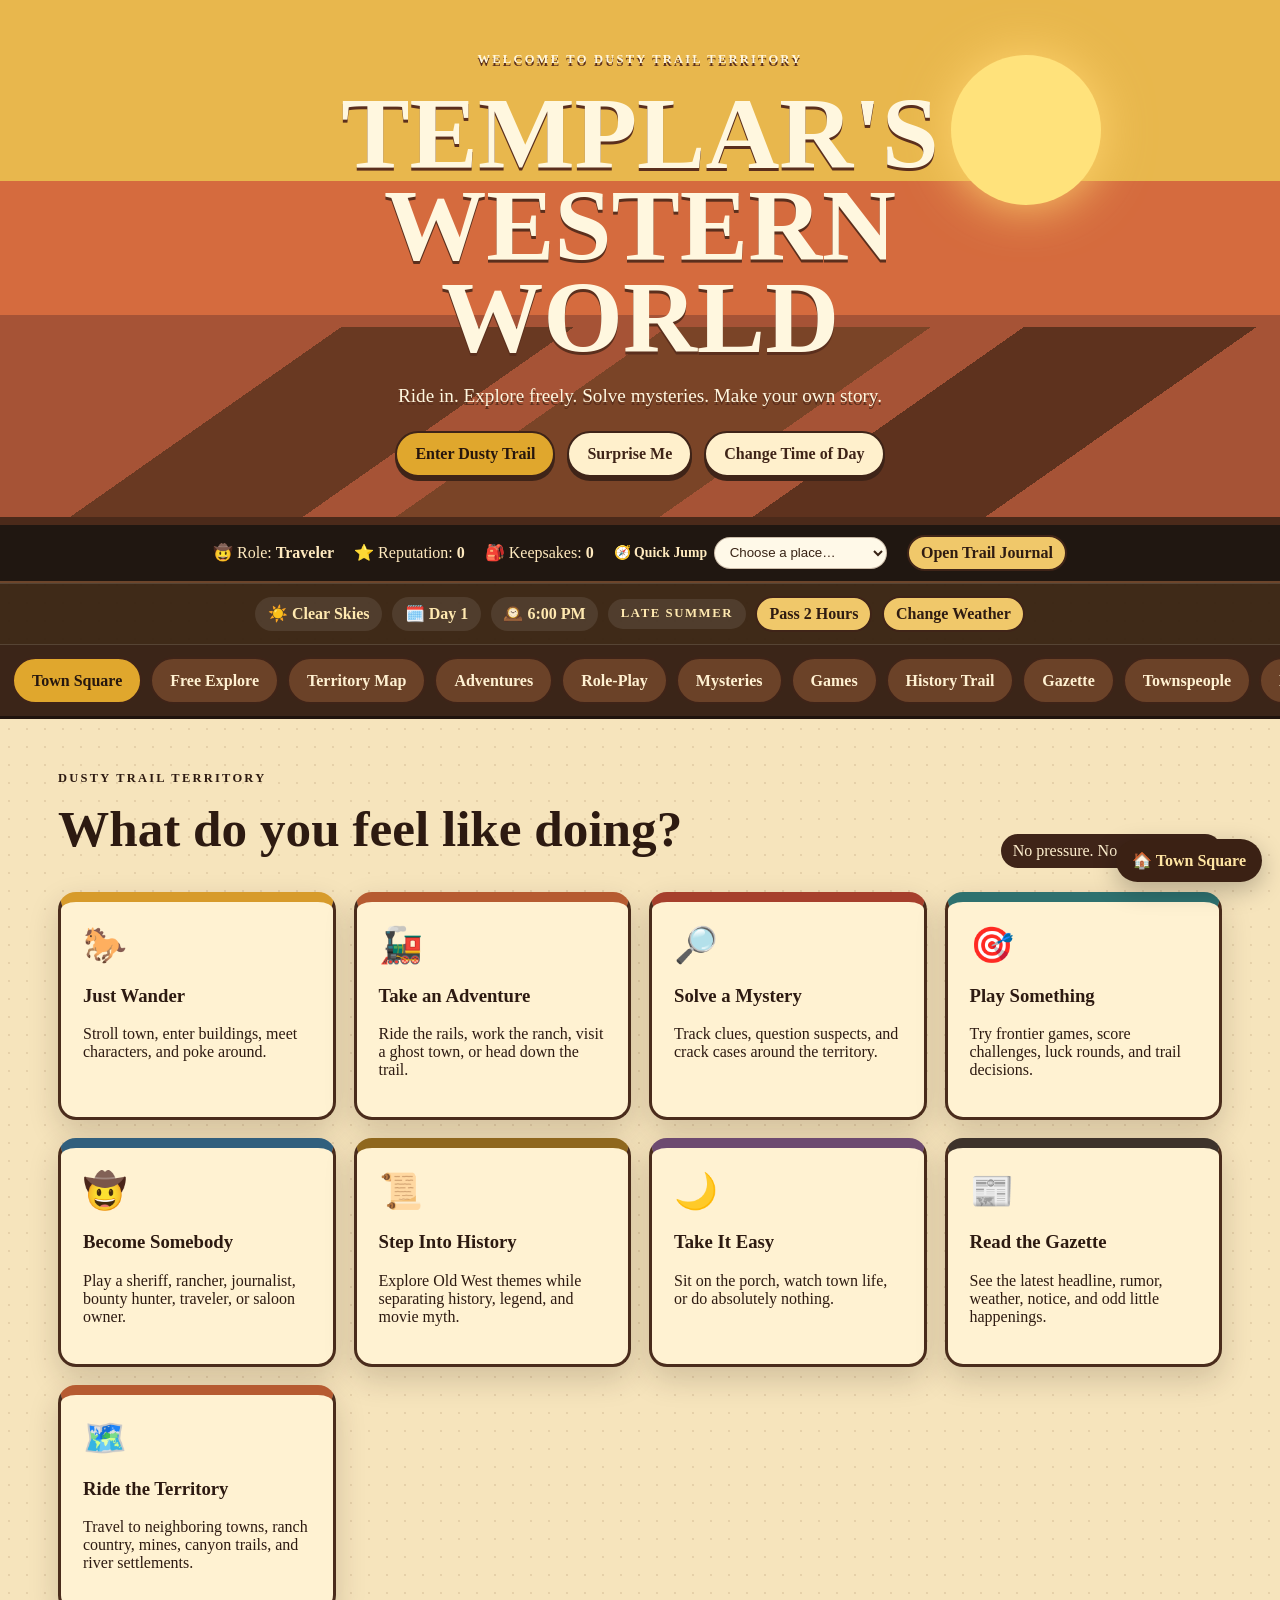
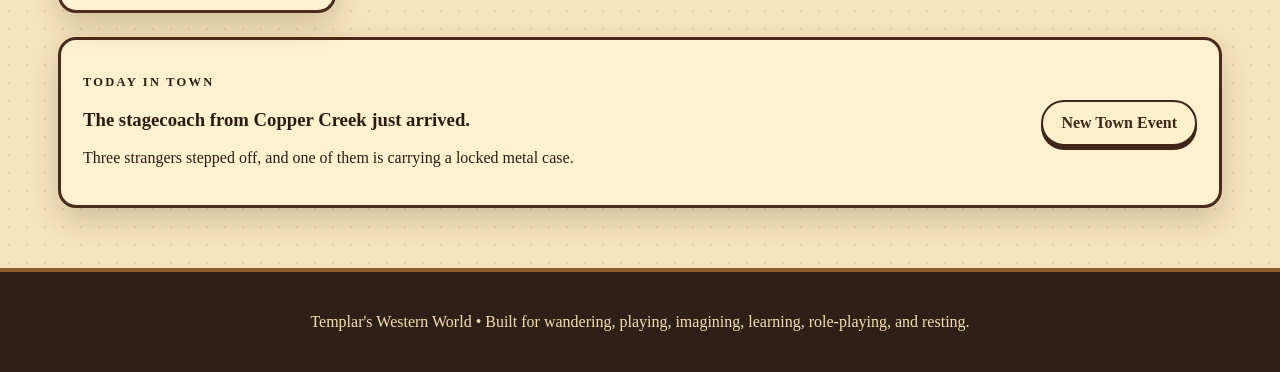
==== index.html @ 8669529e "Add Templar's Western World interactive website" ====
<!DOCTYPE html>
<html lang="en">
<head>
  <meta charset="UTF-8" />
  <meta name="viewport" content="width=device-width, initial-scale=1.0" />
  <title>Templar's Western World</title>
  <link rel="stylesheet" href="styles.css" />
</head>
<body data-time="sunset">
  <div id="app">
    <header class="hero">
      <div class="sun"></div><div class="stars"></div><div class="mountains"></div>
      <div class="hero-content">
        <p class="eyebrow">WELCOME TO DUSTY TRAIL TERRITORY</p>
        <h1>Templar's Western World</h1>
        <p class="tagline">Ride in. Explore freely. Solve mysteries. Make your own story.</p>
        <div class="hero-actions">
          <button class="primary" data-action="open-town">Enter Dusty Trail</button>
          <button class="secondary" data-action="random-adventure">Surprise Me</button>
          <button class="secondary" data-action="cycle-time">Change Time of Day</button>
        </div>
      </div>
    </header>

    <div class="statusbar">
      <span>🤠 Role: <strong id="statusRole">Traveler</strong></span>
      <span>⭐ Reputation: <strong id="statusRep">0</strong></span>
      <span>🎒 Keepsakes: <strong id="statusItems">0</strong></span>
      <label class="quick-jump-label">🧭 Quick Jump <select id="quickJump"><option value="">Choose a place…</option></select></label>
      <button class="tiny" data-action="open-journal">Open Trail Journal</button>
    </div>

    <nav class="topnav" aria-label="Main navigation">
      <button data-view="home" class="nav-btn active">Town Square</button>
      <button data-view="explore" class="nav-btn">Free Explore</button>
      <button data-view="territory" class="nav-btn">Territory Map</button>
      <button data-view="adventures" class="nav-btn">Adventures</button>
      <button data-view="roleplay" class="nav-btn">Role-Play</button>
      <button data-view="mystery" class="nav-btn">Mysteries</button>
      <button data-view="games" class="nav-btn">Games</button>
      <button data-view="history" class="nav-btn">History Trail</button>
      <button data-view="gazette" class="nav-btn">Gazette</button>
      <button data-view="people" class="nav-btn">Townspeople</button>
      <button data-view="bounties" class="nav-btn">Bounty Board</button>
      <button data-view="homestead" class="nav-btn">My Homestead</button>
      <button data-view="jobs" class="nav-btn">Town Jobs</button>
      <button data-view="treasure" class="nav-btn">Treasure Maps</button>
      <button data-view="railroad" class="nav-btn">Railroad</button>
      <button data-view="switchyard" class="nav-btn">🚂 Switchyard Game</button>
      <button data-view="campfire" class="nav-btn">Campfire</button>
      <button data-view="market" class="nav-btn">Frontier Market</button>
      <button data-view="wardrobe" class="nav-btn">Outfits & Titles</button>
      <button data-view="encounters" class="nav-btn">Road Encounters</button>
      <button data-view="sagatrail" class="nav-btn">Long Story</button>
      <button data-view="ownership" class="nav-btn">Businesses</button>
      <button data-view="schoolhouse" class="nav-btn">Schoolhouse</button>
      <button data-view="postoffice" class="nav-btn">Post Office</button>
      <button data-view="faircircuit" class="nav-btn">Fair Circuit</button>
      <button data-view="npstories" class="nav-btn">Character Stories</button>
      <button data-view="deepmysteries" class="nav-btn">Case Files+</button>
      <button data-view="calendar" class="nav-btn">Living Calendar</button>
      <button data-view="museum" class="nav-btn">Frontier Museum</button>
      <button data-view="picturehouse" class="nav-btn">Picture House</button>
      <button data-view="rodeo" class="nav-btn">Rodeo Grounds</button>
      <button data-view="council" class="nav-btn">Town Council</button>
      <button data-view="album" class="nav-btn">Memory Album</button>
      <button data-view="legendmaker" class="nav-btn">Make a Western</button>
      <button data-view="almanac" class="nav-btn">Frontier Almanac</button>
      <button data-view="timetrial" class="nav-btn">Time Trail</button>
      <button data-view="ponyexpress" class="nav-btn">Pony Express</button>
      <button data-view="riverlanding" class="nav-btn">River Landing</button>
      <button data-view="cookhouse" class="nav-btn">Trail Cookhouse</button>
      <button data-view="stagecoach" class="nav-btn">Stagecoach Lines</button>
      <button data-view="socialhall" class="nav-btn">Social Hall</button>
      <button data-view="casegenerator" class="nav-btn">Sheriff's Desk</button>
      <button data-view="nightwatch" class="nav-btn">Night Watch</button>
      <button data-view="moodboard" class="nav-btn">What Do I Feel Like?</button>
      <button data-view="expeditions" class="nav-btn">Expedition Board</button>
      <button data-view="passport" class="nav-btn">Trail Passport</button>
      <button data-view="wantedmaker" class="nav-btn">Wanted Poster Studio</button>
      <button data-view="horsechase" class="nav-btn">Horseback Chase</button>
      <button data-view="saloonpiano" class="nav-btn">🎹 Saloon Piano</button>
      <button data-view="achievements" class="nav-btn">Achievements</button>
      <button data-view="festival" class="nav-btn">Town Festival</button>
      <button data-view="cozy" class="nav-btn">Front Porch</button>
    </nav>

    <main>
      <section id="home" class="view active-view">
        <div class="section-heading"><div><p class="kicker">DUSTY TRAIL TERRITORY</p><h2>What do you feel like doing?</h2></div><span class="badge">No pressure. No required path.</span></div>
        <div class="choice-grid">
          <article class="choice-card amber" data-jump="explore"><span class="icon">🐎</span><h3>Just Wander</h3><p>Stroll town, enter buildings, meet characters, and poke around.</p></article>
          <article class="choice-card rust" data-jump="adventures"><span class="icon">🚂</span><h3>Take an Adventure</h3><p>Ride the rails, work the ranch, visit a ghost town, or head down the trail.</p></article>
          <article class="choice-card red" data-jump="mystery"><span class="icon">🔎</span><h3>Solve a Mystery</h3><p>Track clues, question suspects, and crack cases around the territory.</p></article>
          <article class="choice-card teal" data-jump="games"><span class="icon">🎯</span><h3>Play Something</h3><p>Try frontier games, score challenges, luck rounds, and trail decisions.</p></article>
          <article class="choice-card blue" data-jump="roleplay"><span class="icon">🤠</span><h3>Become Somebody</h3><p>Play a sheriff, rancher, journalist, bounty hunter, traveler, or saloon owner.</p></article>
          <article class="choice-card gold" data-jump="history"><span class="icon">📜</span><h3>Step Into History</h3><p>Explore Old West themes while separating history, legend, and movie myth.</p></article>
          <article class="choice-card plum" data-jump="cozy"><span class="icon">🌙</span><h3>Take It Easy</h3><p>Sit on the porch, watch town life, or do absolutely nothing.</p></article>
          <article class="choice-card ink" data-jump="gazette"><span class="icon">📰</span><h3>Read the Gazette</h3><p>See the latest headline, rumor, weather, notice, and odd little happenings.</p></article>
        </div>
        <section class="town-board"><div><p class="kicker">TODAY IN TOWN</p><h3 id="townHeadline">The stagecoach from Copper Creek just arrived.</h3><p id="townDetail">Three strangers stepped off, and one of them is carrying a locked metal case.</p></div><button class="secondary" data-action="refresh-town">New Town Event</button></section>
      </section>

      <section id="explore" class="view">
        <div class="section-heading"><div><p class="kicker">FREE-EXPLORE MODE</p><h2>Dusty Trail Town Map</h2></div><span class="badge">Click any place</span></div>
        <div class="town-map" id="townMap">
          <button class="building sheriff" data-place="Sheriff's Office">⭐<span>Sheriff</span></button>
          <button class="building saloon" data-place="Golden Spur Saloon">🎹<span>Saloon</span></button>
          <button class="building hotel" data-place="Sunset Hotel">🛏️<span>Hotel</span></button>
          <button class="building stable" data-place="Livery Stable">🐴<span>Stable</span></button>
          <button class="building bank" data-place="Dusty Trail Bank">🏦<span>Bank</span></button>
          <button class="building general" data-place="General Store">🧺<span>General Store</span></button>
          <button class="building newspaper" data-place="Frontier Gazette">📰<span>Gazette</span></button>
          <button class="building station" data-place="Railroad Depot">🚂<span>Depot</span></button>
          <button class="building chapel" data-place="Community Chapel">🔔<span>Chapel</span></button>
          <button class="building cafe" data-place="Prairie Kitchen">🥧<span>Kitchen</span></button>
          <div class="road road-a"></div><div class="road road-b"></div>
        </div>
        <div class="panel" id="placePanel"><h3>Pick a place to visit.</h3><p>Nothing is required. Wander around and leave whenever you want.</p></div>
      </section>


      <section id="territory" class="view">
        <div class="section-heading"><div><p class="kicker">DUSTY TRAIL TERRITORY</p><h2>Ride Beyond Town</h2></div><span class="badge">6 destinations • free travel</span></div>
        <div class="territory-map" id="territoryMap"></div>
        <div class="panel" id="territoryPanel"><h3>The road is open.</h3><p>Pick a destination, travel by horse, train, or stagecoach, or stay right where you are.</p></div>
      </section>

      <section id="adventures" class="view">
        <div class="section-heading"><div><p class="kicker">OPEN TERRITORY</p><h2>Choose an adventure—or ignore all of them.</h2></div><span class="badge">Four playable routes</span></div>
        <div class="adventure-grid" id="adventureGrid"></div>
        <div class="panel adventure-stage" id="adventureStage"><h3>Your horse is saddled.</h3><p>Choose a route when something catches your eye.</p></div>
      </section>

      <section id="roleplay" class="view">
        <div class="section-heading"><div><p class="kicker">ROLE-PLAY CORRAL</p><h2>Choose who you are today</h2></div></div>
        <div class="role-grid" id="roleGrid"></div>
        <div class="panel" id="rolePanel"><h3>Your story begins when you choose a role.</h3><p>Your role changes story prompts but never locks you into one path.</p></div>
      </section>

      <section id="mystery" class="view">
        <div class="section-heading"><div><p class="kicker">FRONTIER MYSTERY BUREAU</p><h2 id="caseTitle">The Case of the Vanishing Payroll</h2></div><span class="badge" id="caseBadge">Case #001</span></div>
        <div class="case-switcher"><button class="secondary case-choice active" data-case="payroll">Vanishing Payroll</button><button class="secondary case-choice" data-case="ghost">Ghost Town Lantern</button></div>
        <div class="mystery-layout">
          <aside class="case-file"><h3>Case File</h3><p id="caseIntro">The railroad payroll vanished from a locked office at 8:15 PM.</p><p><strong>Goal:</strong> collect at least 3 clues, then make an accusation.</p><div class="clue-count">Clues: <span id="clueCount">0</span>/<span id="clueTotal">4</span></div></aside>
          <div class="suspects" id="suspectCards"></div>
        </div>
        <div class="panel" id="mysteryPanel"><h3>Start by questioning people.</h3><p>Some statements are facts, some are suspicious, and some are distractions.</p></div>
        <button class="primary" id="accuseBtn" disabled>Make an Accusation</button>
      </section>

      <section id="games" class="view">
        <div class="section-heading"><div><p class="kicker">SALOON GAME NIGHT</p><h2>Pick a quick game</h2></div><span class="badge">Play for fun</span></div>
        <div class="game-tabs"><button class="game-tab active" data-game="draw">Quick Draw Math</button><button class="game-tab" data-game="wanted">Wanted Poster Guess</button><button class="game-tab" data-game="trail">Trail Choice</button><button class="game-tab" data-game="luck">Lucky Horseshoe</button><button class="game-tab" data-game="word">Frontier Word Scramble</button><button class="game-tab" data-game="cards">High Card Showdown</button></div>
        <div class="game-box" id="gameBox"></div>
      </section>

      <section id="history" class="view">
        <div class="section-heading"><div><p class="kicker">HISTORY TRAIL</p><h2>Fact, Legend & Movie Myth</h2></div><span class="badge">Explore at your own pace</span></div>
        <div class="history-grid" id="historyGrid"></div>
      </section>

      <section id="gazette" class="view">
        <div class="section-heading"><div><p class="kicker">FRONTIER GAZETTE</p><h2>Today's Dusty Trail Edition</h2></div><button class="secondary" data-action="new-edition">Print Another Edition</button></div>
        <article class="newspaper-sheet"><p class="paper-date" id="gazetteDate">Evening Edition</p><h3 id="gazetteHeadline">STRANGE LIGHT SEEN BEYOND CANYON RIDGE</h3><p class="lead" id="gazetteLead">Several residents insist a lantern moved through the abandoned mining settlement after midnight.</p><div class="gazette-columns"><div><h4>Town Notice</h4><p id="gazetteNotice"></p></div><div><h4>Rumor Mill</h4><p id="gazetteRumor"></p></div><div><h4>Small Advertisement</h4><p id="gazetteAd"></p></div></div><button class="primary" data-action="investigate-headline">Investigate This Headline</button></article>
      </section>



      <section id="people" class="view">
        <div class="section-heading"><div><p class="kicker">PEOPLE OF DUSTY TRAIL</p><h2>Friends, Rivals & Familiar Faces</h2></div><span class="badge">Relationships remember you</span></div>
        <div class="people-grid" id="peopleGrid"></div>
        <div class="panel" id="peoplePanel"><h3>Meet somebody.</h3><p>Talk, help, joke, disagree, or simply move along. Relationships change gradually and never lock you into a storyline.</p></div>
      </section>

      <section id="bounties" class="view">
        <div class="section-heading"><div><p class="kicker">SHERIFF'S BOUNTY BOARD</p><h2>Cases, Missing Property & Strange Jobs</h2></div><span class="badge">Choose any notice</span></div>
        <div class="wanted-grid" id="bountyGrid"></div>
        <div class="panel" id="bountyStage"><h3>The board is full.</h3><p>Not every notice is about an outlaw. Some are lost property, suspicious cargo, missing people, or odd town problems.</p></div>
      </section>


      <section id="homestead" class="view">
        <div class="section-heading"><div><p class="kicker">YOUR PLACE IN THE TERRITORY</p><h2>Horse & Homestead</h2></div><span class="badge">Persistent upgrades</span></div>
        <div class="homestead-layout">
          <article class="panel"><h3>🐴 Your Trail Horse</h3><div id="horsePanel"></div></article>
          <article class="panel"><h3>🏡 Red Rock Homestead</h3><div id="ranchPanel"></div></article>
        </div>
      </section>

      <section id="jobs" class="view">
        <div class="section-heading"><div><p class="kicker">EARN A LITTLE REPUTATION</p><h2>Town Jobs</h2></div><span class="badge">Short optional activities</span></div>
        <div class="wanted-grid" id="jobGrid"></div>
        <div class="panel" id="jobStage"><h3>No clock to punch.</h3><p>Take a job if you feel like it, or wander away.</p></div>
      </section>

      <section id="treasure" class="view">
        <div class="section-heading"><div><p class="kicker">FOLDED MAPS & OLD CLUES</p><h2>Treasure Trails</h2></div><span class="badge">Three multi-step hunts</span></div>
        <div class="adventure-grid" id="treasureGrid"></div>
        <div class="panel" id="treasureStage"><h3>The maps are waiting.</h3><p>Pick one when you want a longer hunt.</p></div>
      </section>

      <section id="railroad" class="view">
        <div class="section-heading"><div><p class="kicker">DUSTY TRAIL RAILROAD</p><h2>Departures, Incidents & Long Rides</h2></div><span class="badge">Dynamic train stories</span></div>
        <div class="rail-board" id="railBoard"></div>
        <div class="panel" id="railStage"><h3>All aboard when you're ready.</h3><p>Choose a destination or investigate whatever happens on the line.</p></div>
      </section>


      <section id="campfire" class="view">
        <div class="section-heading"><div><p class="kicker">NIGHT ON THE OPEN RANGE</p><h2>Campfire & Trail Life</h2></div><span class="badge">Rest • stories • simple resource challenges</span></div>
        <div class="frontier-life-grid" id="campfireGrid"></div>
        <div class="panel" id="campfireStage"><h3>🔥 The fire is crackling.</h3><p>Rest, hear a story, cook a simple trail meal, fish the creek, or just watch the sparks drift upward.</p></div>
      </section>

      <section id="market" class="view">
        <div class="section-heading"><div><p class="kicker">DUSTY TRAIL TRADING ROW</p><h2>Frontier Market</h2></div><span class="badge">Spend market tokens earned through play</span></div>
        <div class="market-wallet">🪙 Market Tokens: <strong id="tokenCount">0</strong></div>
        <div class="market-grid" id="marketGrid"></div>
        <div class="panel" id="marketStage"><h3>The merchants are open.</h3><p>Buy cosmetic keepsakes, camp supplies, horse gear, and little luxuries. Nothing here is required to progress.</p></div>
      </section>

      <section id="wardrobe" class="view">
        <div class="section-heading"><div><p class="kicker">YOUR WESTERN IDENTITY</p><h2>Outfits, Titles & Keepsake Style</h2></div><span class="badge">Purely for role-play</span></div>
        <div class="wardrobe-hero" id="wardrobeHero"></div>
        <div class="wardrobe-grid" id="wardrobeGrid"></div>
      </section>

      <section id="encounters" class="view">
        <div class="section-heading"><div><p class="kicker">BETWEEN TOWNS</p><h2>Random Road Encounters</h2></div><span class="badge">Different every trip</span></div>
        <div class="encounter-stage" id="encounterStage"><div class="encounter-icon">🌵</div><h3>The road is quiet—for now.</h3><p>Ride out and see what happens.</p><button class="primary" id="rideEncounter">Ride the Road</button></div>
        <div class="encounter-log" id="encounterLog"></div>
      </section>

      <section id="sagatrail" class="view">
        <div class="section-heading"><div><p class="kicker">LONG-FORM STORY CAMPAIGN</p><h2>The Seven Bells of Dusty Trail</h2></div><span class="badge">8 chapters • saves automatically</span></div>
        <div class="saga-progress"><div id="sagaBar"></div></div>
        <div class="panel saga-stage" id="sagaStage"></div>
      </section>

      <section id="ownership" class="view">
        <div class="section-heading"><div><p class="kicker">OWN A PIECE OF DUSTY TRAIL</p><h2>Frontier Businesses</h2></div><span class="badge">Optional • saved progress</span></div>
        <div class="business-summary" id="businessSummary"></div>
        <div class="business-grid" id="businessGrid"></div>
        <div class="panel" id="businessStage"><h3>Pick a business when you feel like trying one.</h3><p>You can own several. Each one creates rotating daily situations, not chores you must complete.</p></div>
      </section>

      <section id="schoolhouse" class="view">
        <div class="section-heading"><div><p class="kicker">DUSTY TRAIL SCHOOLHOUSE</p><h2>Frontier School Day</h2></div><span class="badge">History • words • puzzles</span></div>
        <div class="schoolhouse-scene"><div class="school-bell">🔔</div><div><h3>Miss Eliza Hart's One-Room Schoolhouse</h3><p>Drop in for a tiny challenge, historical object, spelling puzzle, geography clue, or simply read the chalkboard.</p></div></div>
        <div class="compact-grid" id="schoolActivityGrid"></div>
        <div class="panel" id="schoolStage"><h3>The chalkboard is clean.</h3><p>Choose any activity. Nothing here is graded.</p></div>
      </section>

      <section id="postoffice" class="view">
        <div class="section-heading"><div><p class="kicker">MAIL, TELEGRAPH & PARCELS</p><h2>Dusty Trail Post Office</h2></div><span class="badge">Routes shuffle daily</span></div>
        <div class="postoffice-board" id="postOfficeBoard"></div>
        <div class="panel" id="mailStage"><h3>The morning mailbag just arrived.</h3><p>Sort letters, deliver parcels, decode telegrams, or ignore the counter and keep wandering.</p></div>
      </section>

      <section id="faircircuit" class="view">
        <div class="section-heading"><div><p class="kicker">TRAVELING FRONTIER FAIR CIRCUIT</p><h2>Three-Town Fair Season</h2></div><span class="badge">Rotating events</span></div>
        <div class="fair-route" id="fairRoute"></div>
        <div class="festival-grid" id="fairActivityGrid"></div>
        <div class="panel" id="fairStage"><h3>The wagons are arriving.</h3><p>Pick a town fair and see which activities are running today.</p></div>
      </section>

      <section id="npstories" class="view">
        <div class="section-heading"><div><p class="kicker">PEOPLE HAVE LIVES HERE</p><h2>Character Storylines</h2></div><span class="badge">Relationship-driven</span></div>
        <div class="people-grid" id="npcStoryGrid"></div>
        <div class="panel" id="npcStoryStage"><h3>Spend time with somebody.</h3><p>Small story chapters unlock as your friendship or rivalry changes.</p></div>
      </section>

      <section id="deepmysteries" class="view">
        <div class="section-heading"><div><p class="kicker">DUSTY TRAIL INVESTIGATION ARCHIVE</p><h2>Extended Case Files</h2></div><span class="badge">Multi-stage mysteries</span></div>
        <div class="case-archive" id="caseArchive"></div>
        <div class="panel" id="deepCaseStage"><h3>Three thicker case folders sit on the desk.</h3><p>Each case remembers your current chapter and can be left unfinished.</p></div>
      </section>

      <section id="calendar" class="view">
        <div class="section-heading"><div><p class="kicker">THE TERRITORY KEEPS TIME</p><h2>Living Calendar & Seasons</h2></div><span class="badge">Days • weather • special events</span></div>
        <div class="calendar-hero" id="calendarHero"></div>
        <div class="compact-grid" id="calendarEventGrid"></div>
        <div class="panel" id="calendarStage"><h3>Every day can feel a little different.</h3><p>Advance the world when you want, or leave time exactly where it is.</p></div>
      </section>

      <section id="museum" class="view">
        <div class="section-heading"><div><p class="kicker">HISTORY YOU CAN TOUCH</p><h2>Dusty Trail Frontier Museum</h2></div><span class="badge">Artifacts • context • movie myth checks</span></div>
        <div class="museum-grid" id="museumGrid"></div>
        <div class="panel" id="museumStage"><h3>The curator left the cases open for you.</h3><p>Inspect an object to learn what it can—and cannot—tell us about life in the West.</p></div>
      </section>

      <section id="picturehouse" class="view">
        <div class="section-heading"><div><p class="kicker">SATURDAY NIGHT AT THE PICTURE HOUSE</p><h2>Make-Believe Western Movie Night</h2></div><span class="badge">Original scenarios • no fixed ending</span></div>
        <div class="picturehouse-marquee">🎬 DUSTY TRAIL PICTURE HOUSE • TONIGHT: YOU PICK THE STORY</div>
        <div class="movie-grid" id="movieGrid"></div>
        <div class="panel" id="movieStage"><h3>The house lights are dimming.</h3><p>Choose a movie-style adventure and play the lead your way.</p></div>
      </section>

      <section id="rodeo" class="view">
        <div class="section-heading"><div><p class="kicker">DUSTY TRAIL RODEO GROUNDS</p><h2>Skill Challenges & Horse Events</h2></div><span class="badge">No betting • replay anytime</span></div>
        <div class="rodeo-scoreboard" id="rodeoScoreboard"></div>
        <div class="festival-grid" id="rodeoGrid"></div>
        <div class="panel" id="rodeoStage"><h3>The arena gate is open.</h3><p>Try a quick skill event, work with your trail horse, or just watch from the rail.</p></div>
      </section>

      <section id="council" class="view">
        <div class="section-heading"><div><p class="kicker">HOW SHOULD DUSTY TRAIL GROW?</p><h2>Town Council</h2></div><span class="badge">Fictional community choices</span></div>
        <div class="council-board" id="councilBoard"></div>
        <div class="panel" id="councilStage"><h3>The meeting is called to order.</h3><p>Choose which local project you want the fictional town to work on next. These are role-play decisions, not real-world politics.</p></div>
      </section>

      <section id="album" class="view">
        <div class="section-heading"><div><p class="kicker">YOUR STORY SO FAR</p><h2>Western World Memory Album</h2></div><span class="badge">Built from your saved adventures</span></div>
        <div class="album-cover"><div class="album-star">★</div><div><h3>Templar's Dusty Trail Album</h3><p>Places, roles, keepsakes, friends, mysteries, titles, and stories collected while you wander.</p></div></div>
        <div class="album-grid" id="albumGrid"></div>
      </section>

      <section id="legendmaker" class="view">
        <div class="section-heading"><div><p class="kicker">BUILD YOUR OWN EPISODE</p><h2>Western Story Generator</h2></div><span class="badge">Mix-and-match adventures</span></div>
        <div class="legend-controls"><button class="primary" id="makeLegend">Deal Me a Western</button><button class="secondary" id="saveLegend">Save This Story Seed</button></div>
        <article class="legend-card" id="legendCard"><h3>Your next Western is waiting.</h3><p>Generate an original setting, role, problem, complication, and ending choice.</p></article>
        <div class="compact-grid" id="savedLegendGrid"></div>
      </section>

      <section id="almanac" class="view">
        <div class="section-heading"><div><p class="kicker">LAND, SKY & TRAIL KNOWLEDGE</p><h2>Frontier Almanac</h2></div><span class="badge">Wildlife • weather • plants • navigation</span></div>
        <div class="almanac-tabs" id="almanacTabs"></div>
        <div class="almanac-grid" id="almanacGrid"></div>
        <div class="panel" id="almanacStage"><h3>Open an almanac card.</h3><p>These are short learning stops woven into the world—not assignments.</p></div>
      </section>


      <section id="timetrial" class="view">
        <div class="section-heading"><div><p class="kicker">STEP INTO AN ERA</p><h2>Western Time Trail</h2></div><span class="badge">History • choices • context</span></div>
        <div class="timeline-grid" id="timeTrailGrid"></div>
        <div class="panel" id="timeTrailStage"><h3>Choose a time window.</h3><p>Each stop blends real historical context with an original role-play scene. Movie legend is clearly separated from documented history.</p></div>
      </section>

      <section id="ponyexpress" class="view">
        <div class="section-heading"><div><p class="kicker">MAIL MUST MOVE</p><h2>Pony Express & Courier Routes</h2></div><span class="badge">Timed-feel missions • no pressure</span></div>
        <div class="route-board" id="ponyRouteGrid"></div>
        <div class="panel" id="ponyStage"><h3>Pick up a dispatch.</h3><p>Choose a route, manage the ride, and deliver the message. There is no real timer—you can play at your own pace.</p></div>
      </section>

      <section id="riverlanding" class="view">
        <div class="section-heading"><div><p class="kicker">BEYOND THE DUST</p><h2>River Landing</h2></div><span class="badge">Trade • travel • mysteries</span></div>
        <div class="river-scene">🚢 <span>Packets, ferries, freight, travelers, and rumors connect Dusty Trail to a wider world.</span></div>
        <div class="festival-grid" id="riverGrid"></div>
        <div class="panel" id="riverStage"><h3>The landing is busy today.</h3><p>Watch the boats, take a job, follow a rumor, or simply sit by the water.</p></div>
      </section>

      <section id="cookhouse" class="view">
        <div class="section-heading"><div><p class="kicker">TRAIL FOOD & CAMP LIFE</p><h2>Trail Cookhouse</h2></div><span class="badge">Recipes • memory • mini-games</span></div>
        <div class="cook-grid" id="cookGrid"></div>
        <div class="panel" id="cookStage"><h3>Cookie rings the dinner bell.</h3><p>Make a simple trail meal, learn where common foods came from, or play a pantry challenge.</p></div>
      </section>

      <section id="stagecoach" class="view">
        <div class="section-heading"><div><p class="kicker">OVERLAND TRAVEL</p><h2>Dusty Trail Stagecoach Lines</h2></div><span class="badge">Routes • passengers • roadside events</span></div>
        <div class="route-board" id="coachRouteBoard"></div>
        <div class="panel" id="coachStage"><h3>The driver checks the harness.</h3><p>Choose a destination and see what happens between here and there.</p></div>
      </section>

      <section id="socialhall" class="view">
        <div class="section-heading"><div><p class="kicker">MUSIC, STORIES & COMPANY</p><h2>Dusty Trail Social Hall</h2></div><span class="badge">Dance cards • storytelling • community nights</span></div>
        <div class="socialhall-hero">🎻 <strong>Tonight's hall is open.</strong> Come for a dance, a story circle, a sing-along-style instrumental night, or just sit along the wall and watch.</div>
        <div class="compact-grid" id="socialHallGrid"></div>
        <div class="panel" id="socialHallStage"><h3>The floorboards are polished.</h3><p>No required score here—choose whatever kind of evening sounds good.</p></div>
      </section>

      <section id="casegenerator" class="view">
        <div class="section-heading"><div><p class="kicker">ENDLESS SMALL-TOWN MYSTERIES</p><h2>Sheriff's Desk</h2></div><span class="badge">Fresh procedural cases</span></div>
        <div class="sheriff-desk"><div class="big">⭐</div><div><h3>Generate a New Case</h3><p>Every case combines a location, missing object, witness, clue, and twist.</p></div><button class="primary" id="newGeneratedCase">Pull a Case File</button></div>
        <div class="panel" id="generatedCaseStage"><h3>No file is open.</h3><p>Pull a case whenever you want a quick mystery.</p></div>
      </section>

      <section id="nightwatch" class="view">
        <div class="section-heading"><div><p class="kicker">AFTER THE LAMPS ARE LIT</p><h2>Night Watch</h2></div><span class="badge">Quiet patrols • odd noises • late-night scenes</span></div>
        <div class="nightwatch-scene" id="nightWatchScene"><div class="moon-mark">🌙</div><h3>Dusty Trail after dark</h3><p>The storefront lamps glow. A train whistle carries from far beyond town.</p><button class="primary" id="nightPatrol">Take a Night Walk</button></div>
        <div class="encounter-log" id="nightWatchLog"></div>
      </section>

      <section id="moodboard" class="view">
        <div class="section-heading"><div><p class="kicker">NO QUEST REQUIRED</p><h2>What Do I Feel Like Doing?</h2></div><span class="badge">Honeybrook-style choice mode</span></div>
        <div class="mood-grid" id="moodGrid"></div>
        <div class="panel" id="moodStage"><h3>Pick a mood, not a mission.</h3><p>Western World will suggest a few things that fit how you feel right now. You can ignore every suggestion and wander somewhere else.</p></div>
      </section>

      <section id="expeditions" class="view">
        <div class="section-heading"><div><p class="kicker">SHORT ADVENTURE PACKS</p><h2>Expedition Board</h2></div><span class="badge">Fresh objectives • replayable</span></div>
        <div class="expedition-board" id="expeditionBoard"></div>
        <div class="panel" id="expeditionStage"><h3>Three expeditions are posted.</h3><p>Each expedition stitches together several parts of the world into one optional mini-adventure.</p></div>
      </section>

      <section id="passport" class="view">
        <div class="section-heading"><div><p class="kicker">YOUR TERRITORY RECORD</p><h2>Trail Passport</h2></div><span class="badge">Stamps • milestones • memories</span></div>
        <div class="passport-cover"><div class="passport-star">★</div><div><h3>Dusty Trail Territory Passport</h3><p>Earn stamps simply by exploring the world your way.</p></div></div>
        <div class="passport-grid" id="passportGrid"></div>
        <div class="panel" id="passportStage"><h3>Your passport grows as you wander.</h3><p>No route is required and there is no penalty for skipping anything.</p></div>
      </section>

      <section id="wantedmaker" class="view">
        <div class="section-heading"><div><p class="kicker">MAKE-BELIEVE FRONTIER FUN</p><h2>Wanted Poster Studio</h2></div><span class="badge">Create silly fictional posters</span></div>
        <div class="wanted-studio">
          <label>Poster name <input id="posterName" value="The Mysterious Traveler" maxlength="40"></label>
          <label>Wanted for <select id="posterCrime"><option>Stealing the last biscuit</option><option>Winning every horseshoe game</option><option>Knowing too many town secrets</option><option>Riding off with the picnic basket</option><option>Being suspiciously good at riddles</option></select></label>
          <label>Reward <select id="posterReward"><option>12 jellybeans</option><option>One golden horseshoe</option><option>A slice of pie</option><option>Three shiny buttons</option><option>Bragging rights</option></select></label>
          <button class="primary" id="makePoster">Make Poster</button>
        </div>
        <article class="wanted-poster" id="wantedPoster"><div class="wanted-top">WANTED</div><div class="wanted-sub">FOR PURELY FICTIONAL MISCHIEF</div><div class="wanted-name">The Mysterious Traveler</div><p>Wanted for stealing the last biscuit.</p><strong>REWARD: 12 jellybeans</strong></article>
      </section>

      <section id="switchyard" class="view">
        <div class="section-heading"><div><p class="kicker">RAILROAD OPERATIONS • HANDS-ON GAME</p><h2>🚂 Switchyard Express</h2></div><span class="badge">Route trains • Deliver cargo • Replay</span></div>
        <p>Become the railroad dispatcher. Flip the junctions, then send the train to the station on your shipping order. Each destination needs its own combination. No countdown: take your time.</p>
        <div class="switchyard-layout">
          <div class="switchyard-scene" id="switchyardScene" aria-label="Railroad map with one starting station and four destination stations">
            <svg viewBox="0 0 680 360" role="img" aria-label="Four tracks branch to North Ridge, Silver Creek, Coyote Flats, and Copper Creek">
              <defs><pattern id="sleeperPattern" width="16" height="16" patternUnits="userSpaceOnUse"><rect x="1" y="0" width="3" height="16" fill="#75543a"/></pattern></defs>
              <path d="M28 180 L160 180 L285 84 L620 48 M160 180 L285 143 L620 136 M160 180 L285 229 L620 222 M160 180 L285 288 L620 311" fill="none" stroke="#674528" stroke-width="11" stroke-linecap="round" opacity=".75"/>
              <path d="M28 180 L160 180 L285 84 L620 48 M160 180 L285 143 L620 136 M160 180 L285 229 L620 222 M160 180 L285 288 L620 311" fill="none" stroke="#ead19a" stroke-width="3" stroke-dasharray="9 12" stroke-linecap="round"/>
              <path id="selectedTrack" d="M28 180 L160 180 L285 84 L620 48" fill="none" stroke="#ffda55" stroke-width="7" stroke-linecap="round" stroke-linejoin="round" opacity=".9"/>
              <circle cx="160" cy="180" r="13" fill="#b45309" stroke="#ffdf8a" stroke-width="3"/>
              <text x="15" y="209" class="yard-label">DEPOT</text><text x="490" y="29" class="yard-label">NORTH RIDGE</text>
              <text x="490" y="117" class="yard-label">SILVER CREEK</text><text x="490" y="205" class="yard-label">COYOTE FLATS</text><text x="490" y="294" class="yard-label">COPPER CREEK</text>
              <text id="switchTrain" x="27" y="174" font-size="34">🚂</text>
            </svg>
            <div class="yard-sign">DUSTY TRAIL RAIL COMPANY</div>
          </div>
          <div class="switchyard-console">
            <h3 id="yardOrder">Your first shipping order awaits.</h3><p id="yardCargo">Choose a route and send your train.</p>
            <div class="yard-toggle"><span>Junction A</span><button id="yardA" class="secondary" aria-pressed="false">▲ Northern tracks</button></div>
            <div class="yard-toggle"><span>Junction B</span><button id="yardB" class="secondary" aria-pressed="false">◀ Upper branch</button></div>
            <p class="yard-preview">Selected destination: <strong id="yardSelected">North Ridge</strong></p>
            <button id="yardDispatch" class="primary">🚂 Dispatch Train</button>
            <button id="yardNewOrder" class="secondary">New Shipping Order</button>
            <p id="yardFeedback" role="status" aria-live="polite">Set your switches to match the order.</p>
            <div class="yard-record" id="yardRecord">Successful deliveries: 0</div>
          </div>
        </div>
      </section>


      <section id="prospector" class="view">
        <div class="section-heading"><div><p class="kicker">THE GOLD COUNTRY EXPANSION</p><h2>⛏️ Prospector's Creek</h2></div><span class="badge">Explore • Investigate • Pan</span></div>
        <p>Follow geological clues to the most promising creek bed. Every expedition reshuffles the clues, so you can read the landscape instead of guessing from a fixed answer. No timers, no penalties, and no real-money purchases.</p>
        <div class="prospector-layout">
          <div class="prospector-landscape" aria-label="Illustrated prospecting creek with three dig sites">
            <div class="prospector-sun">☀️</div><div class="prospector-hills"></div><div class="prospector-water"></div>
            <div class="prospector-sites">
              <button type="button" class="prospector-site" data-prospect="0"><span>🌲</span><strong>Pine Bend</strong><small>Inspect banks</small></button>
              <button type="button" class="prospector-site" data-prospect="1"><span>🪨</span><strong>Quartz Hollow</strong><small>Inspect gravel</small></button>
              <button type="button" class="prospector-site" data-prospect="2"><span>🏞️</span><strong>Willow Ford</strong><small>Inspect the ford</small></button>
            </div>
          </div>
          <div class="prospector-desk panel">
            <h3>🗺️ Field Notes</h3><p id="prospectorBrief">Start an expedition to get your map and first set of clues.</p>
            <div id="prospectorClues" class="prospector-clues" aria-live="polite"></div>
            <div id="prospectorOptions" class="prospector-options"></div>
            <p id="prospectorFeedback" role="status" aria-live="polite">The creek is peaceful today.</p>
            <div class="action-row"><button id="prospectorStart" class="primary">Begin Expedition</button><button type="button" id="prospectorHint" class="secondary" disabled>Ask the Old Prospector</button><button type="button" data-jump="cozy" class="secondary">Rest on the Porch</button></div>
            <p id="prospectorRecord" class="prospector-record">Expeditions: 0 · Finds: 0</p>
          </div>
        </div>
      </section>

      <section id="horsechase" class="view">
        <div class="section-heading"><div><p class="kicker">INTERACTIVE FRONTIER ACTION</p><h2>🐎 Horseback Chase: The Stolen Mailbag</h2></div><span class="badge">Ride • Dodge • Choose</span></div>
        <p>The courier's mailbag has been snatched! Chase the rider through the territory. Steer between three trails with the buttons or ← ↓ → arrow keys. There's no penalty if you prefer to watch the sunset instead.</p>
        <div class="chase-arena" id="chaseArena" role="img" aria-label="Illustrated scrolling Western trail with three lanes and a moving rider">
          <div class="chase-sun"></div><div class="chase-mesa mesa-one"></div><div class="chase-mesa mesa-two"></div>
          <div class="chase-ground"><div class="chase-trail-lines"></div><div id="chaseHazard" class="chase-hazard" aria-hidden="true"></div><div id="chaseHorse" class="chase-horse" aria-hidden="true">🏇</div></div>
          <div class="chase-overlay" id="chaseOverlay"><strong>The trail is calling!</strong><span>Choose Start Ride, then steer around the obstacles.</span></div>
        </div>
        <div class="chase-meter"><span id="chaseRound">Trail 0 of 6</span><span id="chaseCountdown">Ready to ride</span><span id="chaseRecord">Rides: 0 · Rescues: 0</span></div>
        <div class="chase-controls"><button id="chaseLeft" class="secondary" disabled>← Left Trail</button><button id="chaseMiddle" class="secondary" disabled>↑ Center Trail</button><button id="chaseRight" class="secondary" disabled>Right Trail →</button></div>
        <div class="panel chase-report" aria-live="polite" id="chaseReport"><h3>Your horse is ready.</h3><p>Six quick turns stand between you and the stolen mailbag. Play as often as you like.</p></div>
        <div class="action-row"><button class="primary" id="chaseStart">Start Ride</button><button class="secondary" id="chaseEnd" disabled>End Ride</button><button class="secondary" data-jump="cozy">Just Visit the Front Porch</button></div>
      </section>


      <section id="saloonpiano" class="view">
        <div class="section-heading"><div><p class="kicker">LIVE MUSIC AT THE GOLDEN SPUR</p><h2>🎹 The Saloon Piano</h2></div><span class="badge">Play • Listen • Repeat</span></div>
        <p>Make up a tune, or play a piano memory round with Rosa Bell. Listen to the melody and repeat it on the keys. You can use the touch buttons or keys 1–5. No time limit and no penalty for mistakes.</p>
        <div class="saloon-stage"><div class="saloon-curtain">✦ THE GOLDEN SPUR ✦</div><div class="saloon-piano" id="saloonKeys" aria-label="Five-key playable saloon piano">
          <button class="piano-key" data-note="0" aria-label="Play C, keyboard 1"><span>♪</span><b>C</b><small>1</small></button>
          <button class="piano-key" data-note="1" aria-label="Play D, keyboard 2"><span>♫</span><b>D</b><small>2</small></button>
          <button class="piano-key" data-note="2" aria-label="Play E, keyboard 3"><span>♪</span><b>E</b><small>3</small></button>
          <button class="piano-key" data-note="3" aria-label="Play G, keyboard 4"><span>♫</span><b>G</b><small>4</small></button>
          <button class="piano-key" data-note="4" aria-label="Play A, keyboard 5"><span>♪</span><b>A</b><small>5</small></button>
        </div><p id="saloonMusicStatus" role="status" aria-live="polite">The room is yours. Play freely, or start a melody challenge.</p></div>
        <div class="panel"><div class="action-row"><button class="primary" id="saloonBegin">Start Melody</button><button class="secondary" id="saloonReplay" disabled>Hear It Again</button><button class="secondary" id="saloonFree">Free Play</button><button class="secondary" id="saloonMute" aria-pressed="false">🔊 Sound On</button></div><p id="saloonProgress">Your longest melody: 0 notes · Songs learned: 0</p><button data-jump="cozy" class="secondary">Leave for the Front Porch</button></div>
      </section>

      <section id="achievements" class="view">
        <div class="section-heading"><div><p class="kicker">TRAIL TROPHY CABINET</p><h2>Your Western World Achievements</h2></div><span class="badge">Saved in your browser</span></div>
        <div class="achievement-grid" id="achievementGrid"></div>
      </section>

      <section id="festival" class="view">
        <div class="section-heading"><div><p class="kicker">DUSTY TRAIL FOUNDERS DAY</p><h2>Town Festival</h2></div><span class="badge">Games • food • contests • music</span></div>
        <div class="festival-grid" id="festivalGrid"></div>
        <div class="panel" id="festivalStage"><h3>The bunting is up.</h3><p>Wander the festival. Enter a contest, listen to music, eat pie, or just people-watch.</p></div>
      </section>

      <section id="cozy" class="view">
        <div class="section-heading"><div><p class="kicker">FRONT PORCH MODE</p><h2>You don't have to accomplish anything here.</h2></div></div>
        <div class="porch"><div class="rocker">🪑</div><div><h3>Front Porch at Sunset</h3><p id="porchText">The street is getting quiet. Somewhere down the block, a piano plays softly through an open saloon window.</p><div class="porch-actions"><button class="secondary" data-action="porch-story">Tell Me Something Gentle</button><button class="secondary" data-action="porch-scene">Change the Scene</button><button class="secondary" data-action="porch-silence">Just Sit Here</button></div></div></div>
      </section>
    </main>

    <dialog id="journalDialog"><div class="journal"><button class="close" data-action="close-journal">✕</button><p class="kicker">YOUR TRAIL JOURNAL</p><h2>Dusty Trail Memories</h2><div id="journalBody"></div><button class="secondary" data-action="reset-progress">Reset My Western World Progress</button></div></dialog>
    <button id="floatingHome" class="floating-home" title="Return to Town Square">🏠 Town Square</button>
    <div id="toast" class="toast" role="status" aria-live="polite"></div>
    <footer><p>Templar's Western World • Built for wandering, playing, imagining, learning, role-playing, and resting.</p></footer>
  </div>
  <script src="script.js"></script>
</body>
</html>
---- styles.css ----
:root{--cream:#fff4d6;--ink:#2d1a11;--brown:#6f3d1f;--rust:#b6482d;--gold:#e0a72d;--teal:#2e716f;--blue:#315f7d;--plum:#6d4a70;--paper:#f3dfb4;--shadow:0 12px 30px rgba(43,25,15,.18)}
*{box-sizing:border-box}html{scroll-behavior:smooth}body{margin:0;font-family:Georgia,'Times New Roman',serif;background:#f6e4bc;color:var(--ink);background-image:radial-gradient(#7d4d2c22 1px,transparent 1px);background-size:18px 18px;transition:.5s background-color}button,input{font:inherit}button{cursor:pointer}.hero{position:relative;min-height:430px;overflow:hidden;background:linear-gradient(#e8b74d 0 35%,#d56b3e 35% 61%,#a65336 61% 100%);display:grid;place-items:center;text-align:center;border-bottom:8px solid #4b2a1a;transition:.7s}.sun{position:absolute;width:150px;height:150px;border-radius:50%;background:#ffe27b;top:55px;right:14%;box-shadow:0 0 50px #ffd46f;transition:.7s}.stars{display:none;position:absolute;inset:0;background-image:radial-gradient(#fff 1px,transparent 1px);background-size:55px 55px;opacity:.65}.mountains{position:absolute;inset:auto 0 0;height:190px;background:linear-gradient(145deg,transparent 0 22%,#693922 22% 37%,transparent 37% 43%,#7a4427 43% 60%,transparent 60% 66%,#5e321e 66% 81%,transparent 81%)}.hero-content{position:relative;z-index:2;max-width:900px;padding:40px 20px;color:#fff7df;text-shadow:0 3px 0 #5b2f1d}.eyebrow,.kicker{letter-spacing:.18em;font-weight:700;font-size:.78rem}.hero h1{font-size:clamp(3rem,8vw,6.5rem);line-height:.9;margin:.2em 0;font-family:'Trebuchet MS',Georgia,serif;text-transform:uppercase}.tagline{font-size:1.2rem}.hero-actions,.porch-actions,.action-row{display:flex;gap:12px;flex-wrap:wrap;justify-content:center;margin-top:24px}.primary,.secondary,.nav-btn,.game-tab,.tiny{border:2px solid #3f2418;border-radius:999px;padding:12px 18px;font-weight:700;box-shadow:0 4px 0 #3f2418}.primary{background:var(--gold);color:#27160d}.secondary{background:#fff0cc;color:#3f2418}.tiny{padding:7px 12px;background:#f0c86a;color:#2f1c12;box-shadow:none}.statusbar{display:flex;gap:20px;align-items:center;justify-content:center;flex-wrap:wrap;padding:10px 18px;background:#201711;color:#ffeabf;border-bottom:2px solid #6c452b}.topnav{position:sticky;top:0;z-index:20;display:flex;gap:8px;overflow:auto;padding:12px;background:#3b2518;border-bottom:3px solid #1f130d}.nav-btn{background:#6b4228;color:#fff1d2;white-space:nowrap;box-shadow:none}.nav-btn.active{background:var(--gold);color:#26170f}main{max-width:1200px;margin:auto;padding:30px 18px 60px}.view{display:none}.active-view{display:block}.section-heading{display:flex;justify-content:space-between;gap:20px;align-items:end;margin:10px 0 24px}.section-heading h2{font-size:clamp(2rem,4vw,3.4rem);margin:.2em 0}.badge{background:#3f2418;color:#fff0cf;padding:8px 12px;border-radius:999px}.choice-grid,.role-grid,.history-grid,.adventure-grid{display:grid;grid-template-columns:repeat(auto-fit,minmax(230px,1fr));gap:18px}.choice-card,.role-card,.history-card,.adventure-card{background:#fff2d2;padding:22px;border:3px solid #4a2c1c;border-radius:18px;box-shadow:var(--shadow);transition:.2s transform,.2s box-shadow}.choice-card:hover,.role-card:hover,.history-card:hover,.adventure-card:hover{transform:translateY(-5px) rotate(-.4deg);box-shadow:0 18px 35px rgba(43,25,15,.25)}.choice-card{cursor:pointer}.choice-card .icon,.big-icon{font-size:2.2rem}.amber{border-top:10px solid #d79b2b}.rust{border-top:10px solid #b65b31}.red{border-top:10px solid #a63f2c}.teal{border-top:10px solid var(--teal)}.blue{border-top:10px solid var(--blue)}.gold{border-top:10px solid #8f671d}.plum{border-top:10px solid var(--plum)}.ink{border-top:10px solid #3e332b}.town-board,.panel,.case-file,.game-box,.porch,.newspaper-sheet{background:#fff1cf;border:3px solid #4a2b1b;border-radius:18px;box-shadow:var(--shadow);padding:22px;margin-top:24px}.town-board{display:flex;justify-content:space-between;gap:20px;align-items:center}.town-map{position:relative;min-height:700px;border:5px solid #57331f;border-radius:24px;background:linear-gradient(#d6a35a 0 57%,#c18347 57% 100%);overflow:hidden;box-shadow:var(--shadow)}.road{position:absolute;background:#b06e3c;box-shadow:inset 0 0 0 4px #9a6037}.road-a{left:0;right:0;height:110px;top:48%}.road-b{top:0;bottom:0;width:100px;left:47%}.building{position:absolute;width:145px;min-height:96px;background:#7e4a2c;color:#fff0cf;border:4px solid #3d2418;border-radius:8px;box-shadow:8px 8px 0 #5a351f;font-size:1.8rem;z-index:2}.building span{display:block;font-size:.82rem}.sheriff{top:55px;left:5%}.saloon{top:55px;right:6%;background:#8f3527}.hotel{top:205px;left:25%;background:#9a6438}.stable{bottom:55px;left:5%;background:#6b4b2d}.bank{bottom:55px;right:5%;background:#6e6a51}.general{top:205px;right:25%;background:#8b5a2c}.newspaper{bottom:215px;left:25%;background:#5f4d3a}.station{bottom:215px;right:25%;background:#7a3f24}.chapel{top:350px;left:4%;background:#7b715a}.cafe{top:350px;right:5%;background:#9b5c3c}.role-card button,.history-card button{margin-top:10px}.mystery-layout{display:grid;grid-template-columns:260px 1fr;gap:20px}.suspects{display:grid;grid-template-columns:repeat(auto-fit,minmax(200px,1fr));gap:14px}.suspect{background:#fbe8be;border:2px solid #4a2b1b;border-radius:14px;padding:16px}.clue-count{font-size:1.4rem;font-weight:700;margin-top:18px}.case-switcher,.game-tabs{display:flex;gap:10px;flex-wrap:wrap}.case-choice.active{background:var(--gold)}.game-tab{background:#7a4a2a;color:#fff1d0;box-shadow:none}.game-tab.active{background:var(--gold);color:#29170e}.game-box{min-height:260px}.game-box input{padding:12px;border:2px solid #5a3924;border-radius:10px;background:#fffaf0}.horseshoes{display:flex;gap:18px;margin:20px 0}.horseshoe{font-size:3rem;border:3px solid #4a2a1b;border-radius:14px;background:#f4d89a;padding:18px}.history-card h3{margin-top:.2rem}.history-card .type{font-size:.75rem;letter-spacing:.14em;font-weight:bold;color:#8a4f27}.porch{display:grid;grid-template-columns:120px 1fr;align-items:center;background:linear-gradient(120deg,#40324e,#8b4e3a 55%,#e1a455);color:#fff7df}.rocker{font-size:5rem;text-align:center}.outcome{font-weight:700;margin-top:20px}.adventure-stage{min-height:230px}.adventure-card{position:relative;overflow:hidden}.adventure-card:after{content:'';position:absolute;width:80px;height:80px;border-radius:50%;background:#d8a14c22;right:-20px;bottom:-20px}.newspaper-sheet{background:#f5e5bc;border-radius:4px;padding:30px;box-shadow:0 12px 30px #3a271a33;transform:rotate(-.2deg)}.newspaper-sheet h3{font-family:Georgia,serif;font-size:clamp(2rem,5vw,4.6rem);line-height:.9;text-align:center;border-top:5px double #2b1c13;border-bottom:5px double #2b1c13;padding:18px 0;margin:12px 0}.paper-date{text-align:center;letter-spacing:.2em;font-size:.78rem}.lead{font-size:1.25rem;font-weight:700}.gazette-columns{display:grid;grid-template-columns:repeat(3,1fr);gap:22px;margin:25px 0}.gazette-columns>div{border-right:1px solid #7d674b;padding-right:18px}.gazette-columns>div:last-child{border-right:0}.toast{position:fixed;right:20px;bottom:20px;background:#2c2119;color:#fff1cf;padding:14px 18px;border:2px solid #d8a33a;border-radius:12px;box-shadow:var(--shadow);transform:translateY(120px);opacity:0;transition:.25s;z-index:60}.toast.show{transform:translateY(0);opacity:1}dialog{border:0;background:transparent;max-width:850px;width:min(92vw,850px)}dialog::backdrop{background:#160f0bb8}.journal{position:relative;background:#f3dfb4;border:6px double #56351f;border-radius:16px;padding:28px;max-height:80vh;overflow:auto}.journal-grid{display:grid;grid-template-columns:1fr 1fr;gap:24px}.close{position:absolute;right:15px;top:15px;border:0;background:#5b3925;color:white;border-radius:50%;width:38px;height:38px}.journal ul{padding-left:22px}footer{text-align:center;padding:25px;background:#2f2017;color:#f6deb2;border-top:4px solid #8b5a2d}
body[data-time="sunrise"] .hero{background:linear-gradient(#f7c77c 0 34%,#e68b63 34% 62%,#9b5641 62%)}body[data-time="day"] .hero{background:linear-gradient(#76b6d5 0 42%,#d7b05c 42% 67%,#a75f34 67%)}body[data-time="night"] .hero{background:linear-gradient(#171c34 0 42%,#352943 42% 67%,#4a2e35 67%)}body[data-time="night"] .stars{display:block}body[data-time="night"] .sun{width:110px;height:110px;background:#f2efd6;box-shadow:0 0 35px #e8e6cc;top:48px}body[data-time="night"] .mountains{filter:brightness(.55)}
@media(max-width:760px){.mystery-layout,.journal-grid,.gazette-columns{grid-template-columns:1fr}.gazette-columns>div{border-right:0;border-bottom:1px solid #7d674b}.town-map{min-height:900px}.building{width:118px}.sheriff{left:3%}.saloon{right:3%}.hotel{top:210px;left:5%}.general{top:210px;right:5%}.chapel{top:360px;left:5%}.cafe{top:360px;right:5%}.newspaper{bottom:250px;left:5%}.station{bottom:250px;right:5%}.stable{left:6%}.bank{right:6%}.road-b{left:43%}.section-heading,.town-board{align-items:flex-start;flex-direction:column}.porch{grid-template-columns:1fr}.hero{min-height:520px}.statusbar{justify-content:flex-start}.newspaper-sheet{padding:20px}}
.territory-map{position:relative;min-height:560px;border:8px solid #5b351f;border-radius:24px;padding:28px;background:linear-gradient(145deg,#d8bc75,#b7864c 48%,#8d623b);box-shadow:var(--shadow);overflow:hidden}.territory-map:before{content:"";position:absolute;inset:0;background:radial-gradient(circle at 18% 25%,#f0d99a88 0 7%,transparent 8%),radial-gradient(circle at 82% 72%,#4a7a5988 0 9%,transparent 10%),linear-gradient(28deg,transparent 0 46%,#d8d0ab 47% 50%,transparent 51% 100%);opacity:.9}.territory-card{position:relative;z-index:2;display:inline-flex;flex-direction:column;align-items:flex-start;gap:5px;width:220px;margin:14px;padding:16px;border:3px solid #57331f;border-radius:18px;background:#fff1cbd9;color:#2b190f;text-align:left;box-shadow:0 7px 0 #6c3c20}.territory-card:hover{transform:translateY(-3px)}.territory-card strong{font-size:1.1rem}.travel-row{display:flex;gap:8px;flex-wrap:wrap;margin-top:10px}.travel-chip{border:2px solid #6c3d24;background:#f8df9d;border-radius:999px;padding:7px 11px}.story-chain{display:grid;gap:12px;margin-top:14px}.story-step{padding:15px;border-left:6px solid var(--rust);background:#fff5dc;border-radius:10px}.story-step.done{border-left-color:var(--teal);opacity:.86}.festival-grid{display:grid;grid-template-columns:repeat(auto-fit,minmax(220px,1fr));gap:18px;margin-bottom:20px}.festival-card{background:#fff0c7;border:4px solid #754522;border-radius:18px;padding:18px;box-shadow:var(--shadow)}.festival-card .big{font-size:2.4rem}.territory-stamp{display:inline-block;margin:4px 4px 0 0;padding:5px 9px;border:2px dashed #7f4c2d;border-radius:8px;font-size:.85rem;background:#f7e2b1}.campaign-banner{margin:18px 0;padding:18px;border-radius:16px;background:linear-gradient(120deg,#3d2518,#7d4728);color:#fff5d7;border:3px solid #d8a43c}.campaign-banner h3{margin-top:0}.duel-meter{height:18px;background:#d9c395;border-radius:999px;overflow:hidden;border:2px solid #6d4329}.duel-meter>span{display:block;height:100%;background:#a8442d;width:50%;transition:.25s}.wanted-grid{display:grid;grid-template-columns:repeat(auto-fit,minmax(180px,1fr));gap:15px}.wanted-card{background:#f1d59b;border:4px double #5d3823;padding:16px;text-align:center;transform:rotate(-.4deg)}.court-options{display:flex;gap:10px;flex-wrap:wrap}.mine-shaft{padding:18px;background:#34251f;color:#f7e3b9;border-radius:15px;border:4px solid #8a5b35}.route-log{margin-top:12px;padding:12px;background:#fff5d9;border-radius:10px;border:2px dashed #8b5b36}
@media(max-width:700px){.territory-card{display:flex;width:calc(100% - 28px);margin:10px 14px}.territory-map{padding:10px}}
.people-grid,.achievement-grid{display:grid;grid-template-columns:repeat(auto-fit,minmax(220px,1fr));gap:18px}.person-card,.achievement-card{background:#fff0c7;border:3px solid #53301d;border-radius:18px;padding:18px;box-shadow:var(--shadow)}.person-face{font-size:2.6rem}.relationship-meter{height:14px;background:#dac79d;border:2px solid #684228;border-radius:999px;overflow:hidden;margin:9px 0}.relationship-meter span{display:block;height:100%;background:#6f8a5b}.person-actions,.bounty-actions{display:flex;flex-wrap:wrap;gap:8px}.achievement-card.locked{filter:grayscale(.9);opacity:.58}.achievement-icon{font-size:2.4rem}.achievement-card.unlocked{border-color:#9a6e1e;background:#fff4c7}.board-note{background:#edd29a;border:4px double #5b351f;padding:18px;box-shadow:4px 5px 0 #6d4027;transform:rotate(-.35deg)}.board-note:nth-child(even){transform:rotate(.45deg)}.card-hand{display:flex;gap:16px;flex-wrap:wrap;margin:18px 0}.playing-card{min-width:110px;background:#fffaf0;border:3px solid #352218;border-radius:12px;padding:22px;text-align:center;font-size:2rem;box-shadow:0 7px 0 #63402a}.emergency-box{background:#f9e4bb;border-left:8px solid #9c3f2b;padding:18px;border-radius:12px}.scavenger-list{display:grid;gap:9px;margin-top:14px}.scavenger-item{padding:10px 12px;background:#fff5d9;border:2px dashed #815130;border-radius:10px}.scavenger-item.found{text-decoration:line-through;opacity:.68}.bank-scene{background:linear-gradient(145deg,#efe2bd,#c6b17f);border:4px solid #524839;padding:20px;border-radius:14px}.relationship-label{font-size:.85rem;font-weight:700;letter-spacing:.05em}


/* VERSION 5 EXPANSION */
.weather-strip{display:flex;flex-wrap:wrap;gap:.6rem;align-items:center;justify-content:center;padding:.75rem 1rem;background:rgba(50,28,12,.93);color:#ffe9b0;border-top:1px solid rgba(255,255,255,.12);border-bottom:1px solid rgba(255,255,255,.12)}
.weather-chip{padding:.45rem .8rem;border-radius:999px;background:rgba(255,255,255,.09);font-weight:700}
.homestead-layout{display:grid;grid-template-columns:repeat(2,minmax(0,1fr));gap:1rem}
.horse-card,.upgrade-card,.job-card,.treasure-card,.rail-card{background:linear-gradient(180deg,#fff8e8,#f4dfb5);border:2px solid #8a4c24;border-radius:16px;padding:1rem;box-shadow:0 10px 24px rgba(56,30,12,.18)}
.horse-avatar{font-size:4rem;text-align:center;margin:.4rem 0}.meter{height:12px;background:#d9c6a1;border-radius:999px;overflow:hidden;margin:.35rem 0 1rem}.meter>span{display:block;height:100%;background:#8b4f27}
.upgrade-grid,.rail-board{display:grid;grid-template-columns:repeat(auto-fit,minmax(220px,1fr));gap:1rem}.upgrade-card.owned{outline:3px solid #4d7d47}.job-card.done,.treasure-card.done{opacity:.72;outline:3px solid #4d7d47}
.weather-rain .hero{filter:saturate(.82) brightness(.9)}.weather-dust .hero{filter:sepia(.2) saturate(.8)}.weather-cold .hero{filter:saturate(.72) brightness(.96)}
.season-tag{font-size:.8rem;text-transform:uppercase;letter-spacing:.12em}.rumor-scroll{background:#f6e6bd;border-left:5px solid #9b5d2e;padding:1rem;margin:.75rem 0;font-family:Georgia,serif}.rail-time{font-size:1.25rem;font-weight:900}.map-fragment{display:inline-block;padding:.7rem 1rem;background:#ead29b;border:2px dashed #835126;transform:rotate(-1deg);font-family:Georgia,serif;margin:.4rem}.story-choice{margin:.35rem}.compact-grid{display:grid;grid-template-columns:repeat(auto-fit,minmax(210px,1fr));gap:.8rem}
@media(max-width:760px){.homestead-layout{grid-template-columns:1fr}.weather-strip{justify-content:flex-start;overflow:auto;flex-wrap:nowrap}}

/* VERSION 6 — Frontier Life Expansion */
.frontier-life-grid,.market-grid,.wardrobe-grid{display:grid;grid-template-columns:repeat(auto-fit,minmax(210px,1fr));gap:1rem;margin:1rem 0 1.25rem}.life-card,.market-card,.outfit-card{background:linear-gradient(180deg,#fff8e9,#ecd1a2);border:2px solid #6e3c1c;border-radius:18px;padding:1rem;box-shadow:0 8px 18px rgba(49,25,11,.18)}.life-card .icon,.market-card .icon,.outfit-card .icon{font-size:2rem}.life-card h3,.market-card h3,.outfit-card h3{margin:.35rem 0}.market-wallet{display:inline-block;background:#23180f;color:#ffd46b;padding:.65rem 1rem;border-radius:999px;font-weight:800}.market-card.owned{outline:3px solid #40754a}.price{font-weight:900;color:#6b2e13}.wardrobe-hero{display:flex;align-items:center;justify-content:space-between;gap:1rem;background:linear-gradient(120deg,#2b1b13,#6b331d);color:#fff3d0;padding:1.2rem;border-radius:20px;margin-bottom:1rem}.avatar-badge{font-size:3rem;background:#f2c66d;color:#35200f;width:88px;height:88px;border-radius:50%;display:grid;place-items:center;border:4px solid #fff1c5}.outfit-card.selected{outline:4px solid #b1731b}.encounter-stage{min-height:300px;display:grid;place-items:center;text-align:center;background:radial-gradient(circle at 50% 10%,#ffd37c,#d87833 40%,#6f2d20 100%);color:#24150e;border-radius:24px;padding:2rem;box-shadow:inset 0 0 0 3px rgba(255,239,188,.35)}.encounter-icon{font-size:4rem}.encounter-log{margin-top:1rem;display:grid;gap:.55rem}.encounter-log div{background:#fff2d8;border-left:5px solid #8d431f;padding:.7rem 1rem;border-radius:10px}.saga-progress{height:16px;background:#d9b98a;border-radius:999px;overflow:hidden;margin:1rem 0}.saga-progress>div{height:100%;background:linear-gradient(90deg,#a4491f,#e1a33d);width:0;transition:width .35s}.saga-stage{min-height:260px}.dialogue-box{background:#241910;color:#ffe8ae;border-radius:16px;padding:1rem;margin:.8rem 0}.social-event{border-left:5px solid #9f612e;padding:.75rem 1rem;background:#fff5df;border-radius:10px}.camp-meter{display:flex;gap:.75rem;flex-wrap:wrap;margin:.7rem 0}.camp-meter span{background:#2d2117;color:#fce3a1;border-radius:999px;padding:.4rem .7rem;font-weight:800}


/* VERSION 7 — Community Expansion */
.business-grid,.case-archive{display:grid;grid-template-columns:repeat(auto-fit,minmax(220px,1fr));gap:1rem;margin:1rem 0}.business-card,.school-card,.mail-card,.deep-case-card{background:linear-gradient(180deg,#fff8e9,#edd2a6);border:2px solid #71401f;border-radius:18px;padding:1rem;box-shadow:0 9px 20px rgba(50,25,10,.16)}.business-card.owned,.school-card.done,.mail-card.done,.deep-case-card.solved{outline:3px solid #4e7b4f}.business-summary{background:#2b1b12;color:#ffe3a3;border-radius:16px;padding:1rem;margin-bottom:1rem}.schoolhouse-scene{display:flex;align-items:center;gap:1rem;background:linear-gradient(120deg,#6f4326,#a46d38);color:#fff1ca;padding:1.2rem;border-radius:20px;margin-bottom:1rem}.school-bell{font-size:4rem}.postoffice-board{background:#efe0b8;border:5px double #644027;border-radius:18px;padding:1rem;box-shadow:var(--shadow)}.mailbag{display:inline-block;background:#74452a;color:#fff4cf;padding:.7rem 1rem;border-radius:12px;font-weight:900;margin-bottom:1rem}.fair-route{display:flex;flex-wrap:wrap;gap:.75rem;margin:1rem 0}.fair-stop{display:flex;gap:.5rem;align-items:center;background:#f5ddaa;border:3px solid #75451f;border-radius:999px;padding:.7rem 1rem;cursor:pointer}.fair-stop.active{background:#2f251c;color:#ffe5a0}.deep-case-card .icon,.business-card .icon,.school-card .icon{font-size:2.25rem}.npc-story-progress{font-weight:800}.case-archive{margin-bottom:1rem}@media(max-width:700px){.schoolhouse-scene{align-items:flex-start}.fair-route{display:grid}.fair-stop{justify-content:center}}

/* ===== FINAL EXPANSION WORKING LAYER ===== */
.calendar-hero,.album-cover,.picturehouse-marquee,.rodeo-scoreboard,.business-summary,.council-board{background:linear-gradient(135deg,rgba(255,244,205,.92),rgba(214,160,82,.22));border:2px solid rgba(86,49,27,.25);border-radius:18px;padding:1.15rem;margin:1rem 0;box-shadow:0 10px 28px rgba(44,27,16,.10)}
.calendar-hero{display:flex;gap:1rem;align-items:center;justify-content:space-between;flex-wrap:wrap}.calendar-icon{font-size:2.6rem}.mini-card,.museum-card,.movie-card,.council-card,.album-card,.almanac-card{background:rgba(255,250,232,.94);border:1px solid rgba(96,55,28,.2);border-radius:16px;padding:1rem;box-shadow:0 8px 20px rgba(54,34,20,.08)}
.museum-grid,.movie-grid,.album-grid,.almanac-grid{display:grid;grid-template-columns:repeat(auto-fit,minmax(210px,1fr));gap:1rem;margin:1rem 0}.museum-card.seen{outline:2px solid rgba(126,88,34,.25)}.museum-icon,.poster-icon{font-size:2.7rem;margin-bottom:.5rem}.picturehouse-marquee{text-align:center;font-weight:900;letter-spacing:.08em;background:linear-gradient(90deg,#2d1410,#7d2717,#2d1410);color:#ffe5a0;border-color:#e7b251}.movie-card{background:linear-gradient(180deg,#fff7dc,#f1dfb3)}.rodeo-scoreboard{font-size:1.05rem}.council-board{display:grid;grid-template-columns:repeat(auto-fit,minmax(220px,1fr));gap:1rem;background:none;border:0;box-shadow:none;padding:0}.council-card.approved{box-shadow:inset 0 0 0 2px rgba(60,110,58,.28),0 8px 20px rgba(54,34,20,.08)}.album-cover{display:flex;align-items:center;gap:1rem}.album-star{font-size:3.2rem;color:#a06118}.album-card{text-align:center;display:flex;flex-direction:column;gap:.25rem}.album-card strong{font-size:2rem}.legend-controls,.almanac-tabs{display:flex;flex-wrap:wrap;gap:.6rem;margin:1rem 0}.legend-card{background:linear-gradient(135deg,#fff4cf,#e9c47a);border:3px double #7e4b20;border-radius:18px;padding:1.25rem;min-height:180px}.almanacTab.active{transform:translateY(-1px);box-shadow:0 0 0 2px rgba(118,72,31,.18)}.muted{opacity:.7}.big{font-size:2rem}.calendarEvent,.moviePlay,.rodeoPlay,.councilVote,.museumOpen,.almanacOpen{margin-top:.5rem}
@media (max-width:700px){.calendar-hero{align-items:flex-start}.picturehouse-marquee{font-size:.85rem}.album-cover{align-items:flex-start}.legend-controls>*{width:100%}}
.quick-jump-label{display:flex;align-items:center;gap:.45rem;font-size:.86rem;font-weight:700}.quick-jump-label select{max-width:190px;border-radius:999px;border:1px solid rgba(87,52,28,.3);padding:.42rem .65rem;background:#fff9e8;color:#382315}.floating-home{position:fixed;right:18px;bottom:18px;z-index:50;border:0;border-radius:999px;padding:.75rem 1rem;font-weight:900;background:#3b2114;color:#ffe5a3;box-shadow:0 8px 25px rgba(0,0,0,.25);cursor:pointer}.save-tools textarea{width:100%;box-sizing:border-box;margin-top:.75rem;border:1px solid rgba(86,49,27,.3);border-radius:10px;padding:.7rem;font:12px/1.4 monospace;background:#fffdf5;resize:vertical}@media(max-width:700px){.quick-jump-label{width:100%;justify-content:center}.quick-jump-label select{max-width:60vw}.floating-home{right:10px;bottom:10px}}


/* CONTINUING EXPANSION — travel, social life, procedural mysteries, night watch */
.route-board{display:grid;grid-template-columns:repeat(auto-fit,minmax(220px,1fr));gap:1rem;margin:1rem 0}.route-ticket{background:linear-gradient(180deg,#fff4d5,#e6c587);border:3px double #76441f;border-radius:16px;padding:1rem;box-shadow:0 8px 18px rgba(55,31,15,.13)}.socialhall-hero{background:linear-gradient(110deg,#4b2419,#8a462b);color:#ffe6ad;border-radius:18px;padding:1.15rem;margin:1rem 0;font-size:1.05rem}.sheriff-desk{display:flex;gap:1rem;align-items:center;flex-wrap:wrap;background:#ead3a0;border:4px double #5e3a22;border-radius:18px;padding:1.15rem;margin:1rem 0}.sheriff-desk>div:nth-child(2){flex:1;min-width:220px}.nightwatch-scene{min-height:300px;border-radius:22px;padding:2rem;display:grid;place-items:center;text-align:center;color:#fff0c5;background:radial-gradient(circle at 72% 16%,#f4dc9a 0 4%,transparent 4.5%),linear-gradient(180deg,#17162a,#292442 48%,#19151d);box-shadow:inset 0 0 0 2px rgba(255,229,157,.18)}.moon-mark{font-size:4rem}.nightwatch-scene .primary{margin-top:.75rem}.route-ticket .big{font-size:2.5rem}@media(max-width:700px){.sheriff-desk{align-items:flex-start}.sheriff-desk .primary{width:100%}}

/* Continuing world expansion */
.timeline-grid,.route-board,.cook-grid{display:grid;grid-template-columns:repeat(auto-fit,minmax(210px,1fr));gap:16px;margin:18px 0}.era-card,.cook-card,.route-ticket{background:rgba(255,247,221,.08);border:1px solid rgba(255,220,140,.24);border-radius:18px;padding:18px;box-shadow:0 10px 28px rgba(0,0,0,.16)}.era-card .big,.cook-card .big,.route-ticket .big{font-size:2rem}.history-note{padding:14px 16px;margin:12px 0;border-left:4px solid #d8a84e;background:rgba(216,168,78,.12);border-radius:8px}.river-scene{display:flex;gap:14px;align-items:center;font-size:1.05rem;padding:18px;border-radius:18px;background:linear-gradient(135deg,rgba(28,88,113,.35),rgba(92,55,29,.35));border:1px solid rgba(180,220,235,.2)}

/* Choice-mode, expedition, passport and poster expansion */
.mood-grid,.expedition-board,.passport-grid{display:grid;grid-template-columns:repeat(auto-fit,minmax(210px,1fr));gap:1rem;margin:1rem 0}.mood-card,.expedition-card,.passport-stamp{background:linear-gradient(180deg,rgba(255,248,224,.97),rgba(238,218,169,.95));border:2px solid rgba(88,52,22,.28);border-radius:18px;padding:1rem;box-shadow:0 8px 22px rgba(60,35,15,.12)}.mood-card .big,.expedition-card .big,.passport-stamp .big{font-size:2rem}.passport-cover{display:flex;align-items:center;gap:1rem;background:#5f2f1f;color:#f9e8b4;border:4px double #c9a35b;border-radius:18px;padding:1.2rem;margin:1rem 0}.passport-star{font-size:3rem;color:#f2c76b}.passport-stamp{position:relative;text-align:center;min-height:150px}.passport-stamp.locked{filter:grayscale(.8);opacity:.55}.passport-stamp.unlocked::after{content:'STAMPED';position:absolute;right:.5rem;top:.5rem;transform:rotate(8deg);border:2px solid #7b2f25;padding:.2rem .35rem;border-radius:6px;font-size:.68rem;color:#7b2f25;font-weight:800}.wanted-studio{display:grid;grid-template-columns:repeat(auto-fit,minmax(210px,1fr));gap:.9rem;align-items:end;margin:1rem 0}.wanted-studio label{display:grid;gap:.35rem;font-weight:700}.wanted-studio input,.wanted-studio select{padding:.75rem;border-radius:10px;border:1px solid #8b6d4b;background:#fff9e8}.wanted-poster{max-width:520px;margin:1.3rem auto;padding:2rem;text-align:center;background:#e9d4a1;color:#3b2415;border:8px double #4b2a19;box-shadow:0 12px 30px rgba(0,0,0,.2);font-family:Georgia,serif}.wanted-top{font-size:3.2rem;line-height:1;font-weight:900;letter-spacing:.12em}.wanted-sub{font-size:.8rem;letter-spacing:.15em;margin:.4rem 0 1.4rem}.wanted-name{font-size:1.8rem;font-weight:800;border-top:2px solid #5c3a22;border-bottom:2px solid #5c3a22;padding:.7rem 0}.expedition-progress{height:8px;border-radius:999px;background:rgba(70,40,20,.15);overflow:hidden;margin:.65rem 0}.expedition-progress span{display:block;height:100%;background:#6a3f21}

/* PLAYABLE HORSEBACK CHASE */
.chase-arena{height:340px;position:relative;overflow:hidden;border:5px solid #653820;border-radius:22px;background:linear-gradient(#235c83 0%,#e9a75e 58%,#bd7841 58%,#9b5733 100%);isolation:isolate}
.chase-sun{position:absolute;top:16%;right:16%;width:70px;height:70px;border-radius:50%;background:#fff2a8;box-shadow:0 0 55px #ffda73}
.chase-mesa{position:absolute;bottom:36%;width:36%;height:31%;background:#aa542c;clip-path:polygon(0 100%,24% 40%,24% 12%,61% 12%,76% 46%,100% 100%)}.mesa-one{left:4%}.mesa-two{right:0;transform:scale(.7);background:#914427}
.chase-ground{position:absolute;bottom:0;left:0;right:0;height:42%;background:linear-gradient(110deg,#a86833,#d4a05a 48%,#9a592e);border-top:5px solid #8a4b2c;perspective:300px}
.chase-trail-lines{position:absolute;inset:0;background:repeating-linear-gradient(0deg,transparent 0 31px,rgba(248,225,164,.35) 33px 38px,transparent 41px 64px);transform-origin:center;transform:perspective(150px) rotateX(28deg)}
.chase-arena.riding .chase-trail-lines{animation:chase-road .46s linear infinite}@keyframes chase-road{to{background-position:0 64px}}
.chase-horse{position:absolute;bottom:22px;left:50%;font-size:4rem;transform:translateX(-50%);transition:left .2s ease;filter:drop-shadow(4px 7px 2px #452813)}
.chase-arena.riding .chase-horse{animation:horse-bob .26s ease-in-out infinite alternate}@keyframes horse-bob{to{translate:0 -6px}}
.chase-hazard{position:absolute;top:8px;left:50%;font-size:3.1rem;transform:translateX(-50%);transition:left .2s}
.chase-arena.riding .chase-hazard{animation:hazard-arrives 2.8s ease-in both}@keyframes hazard-arrives{from{top:0;scale:.4}to{top:85%;scale:1.4}}
.chase-overlay{position:absolute;inset:15% 18% auto;text-align:center;display:grid;gap:.35rem;padding:1rem;border-radius:15px;color:#fff7df;background:rgba(35,22,18,.84);z-index:2}.chase-overlay[hidden]{display:none}.chase-overlay strong{font:900 1.3rem Georgia,serif}
.chase-controls,.chase-meter{display:flex;flex-wrap:wrap;gap:.7rem;align-items:center;justify-content:space-between;margin:1rem 0}.chase-controls button{flex:1;min-width:110px;min-height:50px}.chase-controls button.selected{outline:4px solid #f1ba53;outline-offset:2px}.chase-meter span{font-weight:800}.chase-report{min-height:108px}
@media(max-width:560px){.chase-arena{height:270px}.chase-overlay{inset:14% 5% auto}.chase-horse{font-size:3.1rem}.chase-hazard{font-size:2.4rem}}


/* Switchyard Express: playable, accessible railway route puzzle */
.switchyard-layout{display:grid;grid-template-columns:minmax(0,1.55fr) minmax(255px,1fr);gap:1.25rem;margin:1.25rem 0}.switchyard-scene{position:relative;align-self:start;overflow:hidden;border:7px solid #704626;border-radius:22px;background:radial-gradient(circle at 85% 12%,#ffe29b 0 12%,transparent 13%),linear-gradient(165deg,#8dc9bf 0 45%,#eec57d 46% 100%);box-shadow:0 12px 26px #45250b35}.switchyard-scene svg{width:100%;height:auto;display:block;overflow:visible}.yard-label{font-size:13px;font-weight:900;fill:#322117;paint-order:stroke;stroke:#ffe5ab;stroke-width:5px;stroke-linejoin:round}.yard-sign{position:absolute;bottom:9px;left:12px;background:#603c25;color:#fff0bd;font-weight:bold;font-size:.75rem;padding:5px 11px;border:2px solid #f6d187;border-radius:5px;letter-spacing:.09em}.switchyard-console{background:#fff1d5;border:3px solid #ab6b31;border-radius:18px;padding:1.3rem;color:#402a19}.switchyard-console h3{margin-top:0}.yard-toggle{display:flex;gap:.5rem;align-items:center;justify-content:space-between;padding:12px 0;border-bottom:1px solid #c19b70}.yard-toggle span{font-weight:800}.yard-toggle button{min-width:170px}.yard-toggle button[aria-pressed="true"]{outline:3px solid #e2a31a;outline-offset:2px}.yard-preview{background:#f8d598;padding:12px;border-radius:9px}.yard-record{font-weight:700;margin-top:14px}#yardFeedback{min-height:50px;font-weight:600}#yardDispatch{margin-right:8px;margin-bottom:8px}.switchyard-scene.dispatching #switchTrain{transition:transform 1.6s ease-in-out}@media(max-width:790px){.switchyard-layout{grid-template-columns:1fr}.yard-toggle{flex-wrap:wrap}.yard-toggle button{flex:1}}

/* Prospector's Creek — new illustrated interactive activity */
.prospector-layout{display:grid;grid-template-columns:minmax(0,1.3fr) minmax(300px,1fr);gap:1.2rem;margin:1.3rem 0}.prospector-landscape{position:relative;min-height:390px;overflow:hidden;border:7px solid #6e4a2d;border-radius:20px;background:linear-gradient(180deg,#7fc6df 0 42%,#a4af5e 43% 60%,#d3a66c 60% 100%);box-shadow:0 12px 28px #41250b36}.prospector-sun{position:absolute;right:11%;top:12%;font-size:3.2rem}.prospector-hills{position:absolute;top:23%;left:-8%;width:116%;height:48%;background:linear-gradient(142deg,transparent 32%,#7b945e 33% 57%,transparent 58%),linear-gradient(20deg,transparent 30%,#8d8067 31% 64%,transparent 65%);opacity:.88}.prospector-water{position:absolute;bottom:-12%;left:-15%;width:135%;height:52%;background:repeating-linear-gradient(165deg,#6faeb8 0 19px,#c6e3dc 20px 26px,#7dbac6 27px 52px);transform:rotate(-7deg);border-radius:48% 44% 0 0}.prospector-sites{position:absolute;inset:30% 3% 13%;display:flex;justify-content:space-between;align-items:center;gap:.4rem}.prospector-site{display:grid;justify-items:center;gap:.22rem;flex:1;min-width:0;padding:.85rem .4rem;min-height:128px;border:3px solid #694326;border-radius:15px;background:#fff0cbdc;color:#372111;font-weight:800;box-shadow:0 7px 0 #4d341c88;cursor:pointer;transition:transform .16s}.prospector-site span{font-size:2.6rem}.prospector-site small{font-weight:600}.prospector-site:hover,.prospector-site:focus-visible{transform:translateY(-5px);outline:3px solid #f7ca4d}.prospector-site.chosen{background:#ffe18a;outline:3px solid #8d601c}.prospector-site:disabled{opacity:.75;cursor:default}.prospector-desk{background:#fff0d5}.prospector-clues{display:grid;gap:.5rem;margin:.8rem 0}.prospector-clue{padding:.7rem;border-left:5px solid #a26e2d;border-radius:5px;background:#fffaf0}.prospector-options{display:flex;flex-wrap:wrap;gap:.45rem;margin:.8rem 0}.prospector-options button{padding:.7rem}.prospector-record{font-weight:800}@media(max-width:850px){.prospector-layout{grid-template-columns:1fr}.prospector-landscape{min-height:335px}}@media(max-width:420px){.prospector-sites{gap:.25rem;inset:32% 1% 9%}.prospector-site{padding:.6rem .14rem;font-size:.8rem;min-height:112px}.prospector-site span{font-size:1.9rem}}

/* Golden Spur interactive piano */
.saloon-stage{margin:1rem 0;padding:1.5rem 1rem 2rem;border:9px ridge #b47b3e;border-radius:18px;background:repeating-linear-gradient(90deg,#5d3424 0 20px,#643b29 21px 42px);box-shadow:inset 0 0 45px #1609078c,0 10px 28px #2b1c1642;color:#fff1ce;text-align:center}.saloon-curtain{font:900 clamp(1.1rem,3vw,2rem) Georgia,serif;letter-spacing:.2em;margin:0 auto 2rem;padding:.6rem 1rem;background:linear-gradient(90deg,#7b171f,#bb3640,#7b171f);max-width:570px;border-radius:5px 5px 40px 40px;border:3px solid #e0ac54}.saloon-piano{display:flex;justify-content:center;gap:4px;max-width:580px;margin:auto;padding:16px 12px;background:#281712;border:7px ridge #bb8747;border-radius:15px}.piano-key{flex:1;min-width:0;height:170px;border:2px solid #31231b;border-radius:4px 4px 12px 12px;background:linear-gradient(#fffdf4,#e9dabb);color:#2b1c15;box-shadow:inset 0 -10px 0 #b1a58a;display:flex;align-items:center;justify-content:space-around;flex-direction:column;font-size:1.4rem;cursor:pointer;transition:transform .1s,background .1s}.piano-key span{font-size:2rem}.piano-key small{font-size:.8rem}.piano-key.playing,.piano-key:active{background:#f5ce68;transform:translateY(6px);box-shadow:inset 0 -3px 0 #ae873b}.piano-key:focus-visible{outline:4px solid #f8e291;outline-offset:3px}.saloon-stage #saloonMusicStatus{min-height:2.5em;margin:1.2rem 0 0;font-weight:bold;font-size:1.05rem}@media(max-width:550px){.saloon-stage{padding:1rem .35rem}.saloon-piano{padding:9px 5px;gap:2px}.piano-key{height:135px;font-size:1rem}}
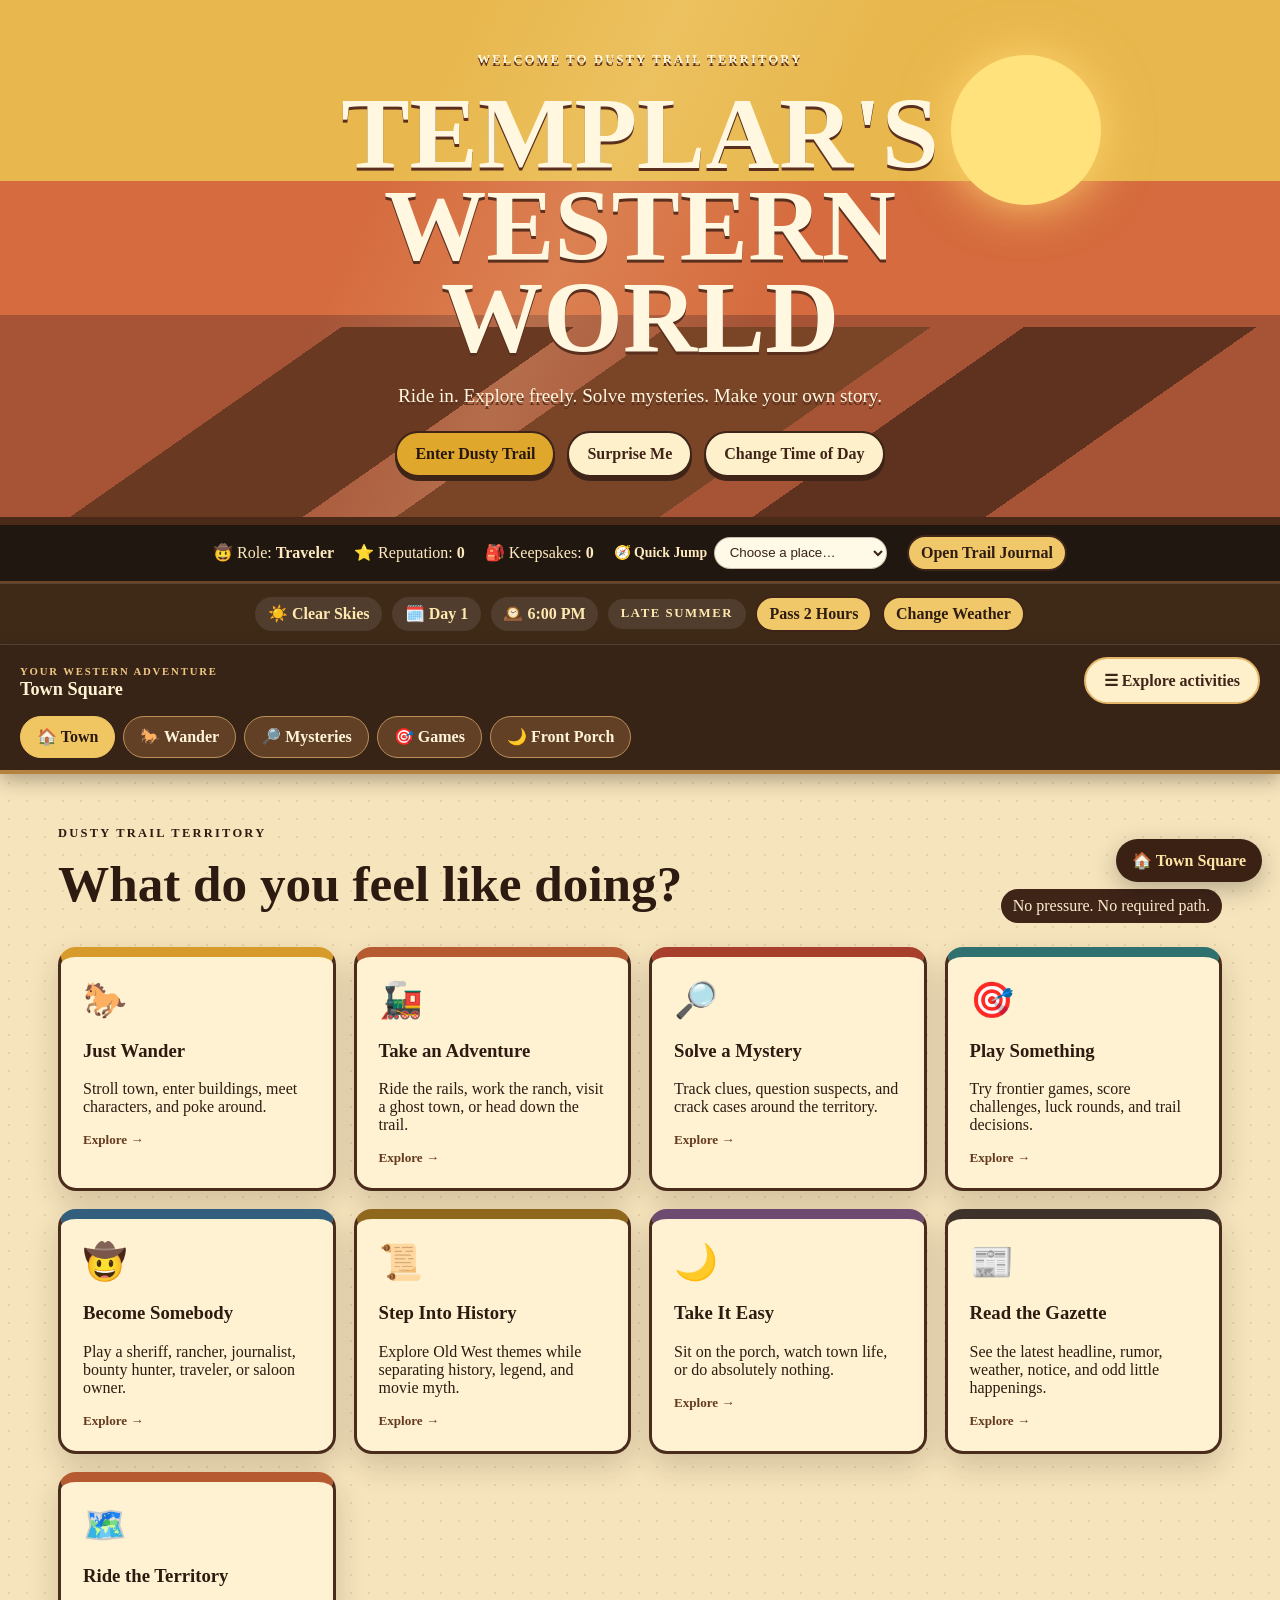
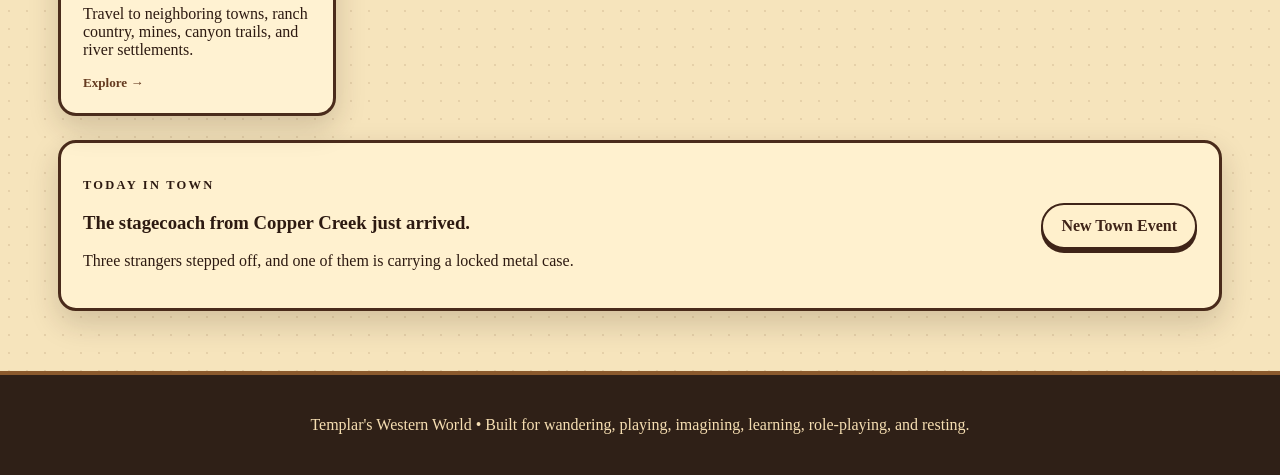
==== commit 049f85b2: "Upgrade Western World UI, animations, responsiveness, and navigation." ====
--- a/index.html
+++ b/index.html
@@ -7,6 +7,7 @@
   <link rel="stylesheet" href="styles.css" />
 </head>
 <body data-time="sunset">
+  <a class="skip-link" href="#mainContent">Skip to activities</a>
   <div id="app">
     <header class="hero">
       <div class="sun"></div><div class="stars"></div><div class="mountains"></div>
@@ -30,7 +31,18 @@
       <button class="tiny" data-action="open-journal">Open Trail Journal</button>
     </div>
 
-    <nav class="topnav" aria-label="Main navigation">
+    <div class="explorer-toolbar" id="explorerToolbar">
+      <div class="explorer-heading"><div><span class="explorer-eyebrow">YOUR WESTERN ADVENTURE</span><strong id="currentLocation">Town Square</strong></div><button type="button" id="explorerToggle" class="secondary explorer-toggle" aria-controls="activityFinder" aria-expanded="false">☰ Explore activities</button></div>
+      <div class="activity-finder" id="activityFinder" hidden>
+        <label class="finder-label" for="activitySearch">Find a place, game, or activity</label>
+        <input type="search" id="activitySearch" placeholder="Try mystery, horse, saloon, porch…" autocomplete="off" />
+        <div class="finder-categories" id="finderCategories" role="group" aria-label="Filter activities"></div>
+        <p class="finder-count" id="finderCount" role="status" aria-live="polite"></p>
+        <div class="finder-results" id="finderResults"></div>
+      </div>
+      <div class="favorite-bar" aria-label="Quick activities"><button type="button" data-jump="home">🏠 Town</button><button type="button" data-jump="explore">🐎 Wander</button><button type="button" data-jump="mystery">🔎 Mysteries</button><button type="button" data-jump="games">🎯 Games</button><button type="button" data-jump="cozy">🌙 Front Porch</button></div>
+    </div>
+    <nav class="topnav" aria-label="All activities" id="fullNavigation" hidden>
       <button data-view="home" class="nav-btn active">Town Square</button>
       <button data-view="explore" class="nav-btn">Free Explore</button>
       <button data-view="territory" class="nav-btn">Territory Map</button>
@@ -85,18 +97,18 @@
       <button data-view="cozy" class="nav-btn">Front Porch</button>
     </nav>
 
-    <main>
+    <main id="mainContent" tabindex="-1">
       <section id="home" class="view active-view">
         <div class="section-heading"><div><p class="kicker">DUSTY TRAIL TERRITORY</p><h2>What do you feel like doing?</h2></div><span class="badge">No pressure. No required path.</span></div>
         <div class="choice-grid">
-          <article class="choice-card amber" data-jump="explore"><span class="icon">🐎</span><h3>Just Wander</h3><p>Stroll town, enter buildings, meet characters, and poke around.</p></article>
-          <article class="choice-card rust" data-jump="adventures"><span class="icon">🚂</span><h3>Take an Adventure</h3><p>Ride the rails, work the ranch, visit a ghost town, or head down the trail.</p></article>
-          <article class="choice-card red" data-jump="mystery"><span class="icon">🔎</span><h3>Solve a Mystery</h3><p>Track clues, question suspects, and crack cases around the territory.</p></article>
-          <article class="choice-card teal" data-jump="games"><span class="icon">🎯</span><h3>Play Something</h3><p>Try frontier games, score challenges, luck rounds, and trail decisions.</p></article>
-          <article class="choice-card blue" data-jump="roleplay"><span class="icon">🤠</span><h3>Become Somebody</h3><p>Play a sheriff, rancher, journalist, bounty hunter, traveler, or saloon owner.</p></article>
-          <article class="choice-card gold" data-jump="history"><span class="icon">📜</span><h3>Step Into History</h3><p>Explore Old West themes while separating history, legend, and movie myth.</p></article>
-          <article class="choice-card plum" data-jump="cozy"><span class="icon">🌙</span><h3>Take It Easy</h3><p>Sit on the porch, watch town life, or do absolutely nothing.</p></article>
-          <article class="choice-card ink" data-jump="gazette"><span class="icon">📰</span><h3>Read the Gazette</h3><p>See the latest headline, rumor, weather, notice, and odd little happenings.</p></article>
+          <article role="button" tabindex="0" class="choice-card amber" data-jump="explore"><span class="icon">🐎</span><h3>Just Wander</h3><p>Stroll town, enter buildings, meet characters, and poke around.</p></article>
+          <article role="button" tabindex="0" class="choice-card rust" data-jump="adventures"><span class="icon">🚂</span><h3>Take an Adventure</h3><p>Ride the rails, work the ranch, visit a ghost town, or head down the trail.</p></article>
+          <article role="button" tabindex="0" class="choice-card red" data-jump="mystery"><span class="icon">🔎</span><h3>Solve a Mystery</h3><p>Track clues, question suspects, and crack cases around the territory.</p></article>
+          <article role="button" tabindex="0" class="choice-card teal" data-jump="games"><span class="icon">🎯</span><h3>Play Something</h3><p>Try frontier games, score challenges, luck rounds, and trail decisions.</p></article>
+          <article role="button" tabindex="0" class="choice-card blue" data-jump="roleplay"><span class="icon">🤠</span><h3>Become Somebody</h3><p>Play a sheriff, rancher, journalist, bounty hunter, traveler, or saloon owner.</p></article>
+          <article role="button" tabindex="0" class="choice-card gold" data-jump="history"><span class="icon">📜</span><h3>Step Into History</h3><p>Explore Old West themes while separating history, legend, and movie myth.</p></article>
+          <article role="button" tabindex="0" class="choice-card plum" data-jump="cozy"><span class="icon">🌙</span><h3>Take It Easy</h3><p>Sit on the porch, watch town life, or do absolutely nothing.</p></article>
+          <article role="button" tabindex="0" class="choice-card ink" data-jump="gazette"><span class="icon">📰</span><h3>Read the Gazette</h3><p>See the latest headline, rumor, weather, notice, and odd little happenings.</p></article>
         </div>
         <section class="town-board"><div><p class="kicker">TODAY IN TOWN</p><h3 id="townHeadline">The stagecoach from Copper Creek just arrived.</h3><p id="townDetail">Three strangers stepped off, and one of them is carrying a locked metal case.</p></div><button class="secondary" data-action="refresh-town">New Town Event</button></section>
       </section>
@@ -513,6 +525,7 @@
     <dialog id="journalDialog"><div class="journal"><button class="close" data-action="close-journal">✕</button><p class="kicker">YOUR TRAIL JOURNAL</p><h2>Dusty Trail Memories</h2><div id="journalBody"></div><button class="secondary" data-action="reset-progress">Reset My Western World Progress</button></div></dialog>
     <button id="floatingHome" class="floating-home" title="Return to Town Square">🏠 Town Square</button>
     <div id="toast" class="toast" role="status" aria-live="polite"></div>
+    <button id="backToTop" type="button" aria-label="Return to top" title="Back to top">↑</button>
     <footer><p>Templar's Western World • Built for wandering, playing, imagining, learning, role-playing, and resting.</p></footer>
   </div>
   <script src="script.js"></script>
--- a/styles.css
+++ b/styles.css
@@ -66,3 +66,25 @@
 
 /* Golden Spur interactive piano */
 .saloon-stage{margin:1rem 0;padding:1.5rem 1rem 2rem;border:9px ridge #b47b3e;border-radius:18px;background:repeating-linear-gradient(90deg,#5d3424 0 20px,#643b29 21px 42px);box-shadow:inset 0 0 45px #1609078c,0 10px 28px #2b1c1642;color:#fff1ce;text-align:center}.saloon-curtain{font:900 clamp(1.1rem,3vw,2rem) Georgia,serif;letter-spacing:.2em;margin:0 auto 2rem;padding:.6rem 1rem;background:linear-gradient(90deg,#7b171f,#bb3640,#7b171f);max-width:570px;border-radius:5px 5px 40px 40px;border:3px solid #e0ac54}.saloon-piano{display:flex;justify-content:center;gap:4px;max-width:580px;margin:auto;padding:16px 12px;background:#281712;border:7px ridge #bb8747;border-radius:15px}.piano-key{flex:1;min-width:0;height:170px;border:2px solid #31231b;border-radius:4px 4px 12px 12px;background:linear-gradient(#fffdf4,#e9dabb);color:#2b1c15;box-shadow:inset 0 -10px 0 #b1a58a;display:flex;align-items:center;justify-content:space-around;flex-direction:column;font-size:1.4rem;cursor:pointer;transition:transform .1s,background .1s}.piano-key span{font-size:2rem}.piano-key small{font-size:.8rem}.piano-key.playing,.piano-key:active{background:#f5ce68;transform:translateY(6px);box-shadow:inset 0 -3px 0 #ae873b}.piano-key:focus-visible{outline:4px solid #f8e291;outline-offset:3px}.saloon-stage #saloonMusicStatus{min-height:2.5em;margin:1.2rem 0 0;font-weight:bold;font-size:1.05rem}@media(max-width:550px){.saloon-stage{padding:1rem .35rem}.saloon-piano{padding:9px 5px;gap:2px}.piano-key{height:135px;font-size:1rem}}
+
+/* UX upgrade — navigation, motion, accessibility and compact screens */
+:root {--focus:#176f73;--surface:#fff8e7;--ease:cubic-bezier(.2,.8,.2,1)}
+html{scroll-padding-top:110px}body{overflow-x:hidden}
+.skip-link{position:fixed;top:-80px;left:16px;z-index:1000;background:#fff8e7;color:#2d1a11;padding:12px 20px;border-radius:12px;border:3px solid #176f73}.skip-link:focus{top:12px}
+button,a,input,select,.choice-card{touch-action:manipulation}button:focus-visible,a:focus-visible,input:focus-visible,select:focus-visible,.choice-card:focus-visible{outline:4px solid #146b75;outline-offset:4px}
+button:disabled{cursor:not-allowed;opacity:.55;filter:saturate(.55)}button:not(:disabled){transition:transform .18s var(--ease),box-shadow .18s var(--ease),background-color .2s}
+button:not(:disabled):active{transform:translateY(2px) scale(.985)}.primary:hover:not(:disabled),.secondary:hover:not(:disabled),.tiny:hover:not(:disabled){filter:brightness(1.05);transform:translateY(-2px)}
+.hero{min-height:340px;isolation:isolate}.hero:before{content:'';position:absolute;inset:0;pointer-events:none;background:linear-gradient(115deg,transparent 30%,#fff3ba29 45%,transparent 60%);animation:heroSweep 17s ease-in-out infinite}.sun{animation:sunFloat 12s ease-in-out infinite}.mountains{pointer-events:none}
+@keyframes sunFloat{50%{transform:translateY(10px)}}@keyframes heroSweep{50%{transform:translateX(18%)}}
+.explorer-toolbar{position:sticky;top:0;z-index:80;background:#382317;color:#fff3d1;box-shadow:0 6px 18px #26170f55;border-bottom:4px solid #b48340}.explorer-heading{max-width:1380px;margin:auto;display:flex;align-items:center;justify-content:space-between;gap:16px;padding:12px 20px}.explorer-heading strong{display:block;font-size:1.14rem}.explorer-eyebrow{font-size:.67rem;letter-spacing:.17em;color:#f1c983;font-weight:700}.explorer-toggle{min-height:44px;box-shadow:none;border-color:#e4b66a}.favorite-bar{display:flex;gap:8px;overflow-x:auto;max-width:1380px;padding:0 20px 12px;margin:auto;scrollbar-width:thin;scroll-snap-type:x proximity}.favorite-bar button{scroll-snap-align:start;flex:0 0 auto;border:1px solid #b98f56;border-radius:999px;padding:9px 16px;background:#624026;color:#fff4da;min-height:42px;font-weight:bold}.favorite-bar button[aria-current="page"]{background:#f0c663;color:#29190f;border-color:#f0c663}
+.activity-finder{max-width:1380px;margin:auto;padding:14px 20px 20px;background:#382317}.activity-finder[hidden],.topnav[hidden]{display:none!important}.finder-label{display:block;font-weight:bold;margin-bottom:8px}.activity-finder input{width:100%;min-height:48px;border-radius:14px;border:2px solid #d7ab68;background:#fff8e7;padding:12px 16px;color:#2d1a11;font-size:1rem}.finder-categories{display:flex;gap:7px;overflow-x:auto;padding:12px 0;scrollbar-width:thin}.finder-categories button{flex:none;background:#68432a;color:#fff0d0;border:1px solid #ba9360;border-radius:999px;padding:9px 13px;min-height:42px}.finder-categories button[aria-pressed="true"]{background:#ecc67b;color:#2d1a11;font-weight:bold}.finder-count{font-size:.82rem;color:#f8d8a2;margin:0 0 10px}.finder-results{display:grid;grid-template-columns:repeat(auto-fill,minmax(170px,1fr));gap:8px;max-height:min(43vh,370px);overflow-y:auto;overscroll-behavior:contain}.finder-results button{text-align:left;padding:11px 12px;border:1px solid #ad8151;border-radius:12px;background:#fdf0cf;color:#2a1a0d;box-shadow:none;min-height:48px}.finder-results button:hover{background:#f4cf83}.finder-empty{grid-column:1/-1;color:#fff6dc}
+.topnav{position:relative;top:auto;z-index:10;flex-wrap:wrap;max-height:300px;overflow:auto}.topnav .nav-btn{font-size:.85rem}
+.view.active-view{animation:viewEnter .35s var(--ease) both}@keyframes viewEnter{from{opacity:.6;transform:translateY(12px)}to{opacity:1;transform:translateY(0)}}
+.choice-card{position:relative;isolation:isolate}.choice-card:hover{transform:translateY(-5px)}.choice-card:active{transform:scale(.99)}.choice-card:after{content:'Explore →';display:block;font-size:.82rem;font-weight:bold;color:#653b20;margin-top:12px}
+#backToTop{position:fixed;right:18px;bottom:82px;z-index:55;background:#3c2417;color:#fff3db;border:2px solid #ebc275;border-radius:50%;width:46px;height:46px;box-shadow:0 6px 18px #28150866;opacity:0;pointer-events:none;transform:translateY(10px);transition:opacity .2s,transform .2s}#backToTop.is-visible{opacity:1;pointer-events:auto;transform:none}
+.town-board,.section-heading{flex-wrap:wrap}.section-heading h2{overflow-wrap:anywhere}.panel,.choice-card,.newspaper-sheet{min-width:0}.view{scroll-margin-top:120px}
+@media(max-width:900px){.statusbar{gap:9px;justify-content:flex-start;padding:10px 12px}.hero{min-height:290px}.hero h1{font-size:clamp(2.5rem,10vw,5rem)}.hero-content{padding:46px 15px}.mystery-layout{grid-template-columns:1fr}.gazette-columns{grid-template-columns:1fr}.gazette-columns>div{border-right:0;border-bottom:1px solid #b3a079;padding:0 0 12px}}
+@media(max-width:650px){main{padding:16px 12px 55px}.explorer-heading{padding:10px 12px}.favorite-bar{padding:0 12px 9px}.activity-finder{padding:12px}.finder-results{grid-template-columns:repeat(2,minmax(0,1fr));max-height:44vh}.hero-actions{gap:8px}.hero-actions button{min-height:44px;padding:10px 12px}.section-heading{align-items:flex-start}.section-heading h2{font-size:clamp(1.7rem,7vw,2.5rem)}.choice-grid,.role-grid,.adventure-grid,.history-grid{grid-template-columns:repeat(auto-fit,minmax(min(100%,220px),1fr));gap:12px}.choice-card{padding:16px}.town-map{min-height:auto;display:grid;grid-template-columns:repeat(2,minmax(0,1fr));gap:11px;padding:16px;background:linear-gradient(150deg,#e1b16c,#d39854)}.town-map .building{position:relative!important;top:auto!important;bottom:auto!important;left:auto!important;right:auto!important;width:100%;min-height:90px;box-shadow:3px 4px 0 #58351f}.town-map .road{display:none}.panel,.town-board,.case-file,.game-box{padding:17px;margin-top:16px}.game-tabs button{min-height:44px}.porch{grid-template-columns:1fr}.rocker{font-size:3rem}.statusbar .quick-jump-label{width:100%}.quick-jump-label select{max-width:100%;width:min(100%,400px);min-height:44px}.hero .sun{right:5%;opacity:.55}.hero .mountains{height:110px}}
+@media(max-width:380px){.finder-results{grid-template-columns:1fr}.explorer-heading strong{font-size:1rem}.explorer-toggle{padding:9px 11px;font-size:.85rem}.town-map{padding:9px;gap:8px}.town-map .building{font-size:1.3rem;padding:7px 3px;min-height:80px}}
+@media(hover:none){.choice-card:hover,.adventure-card:hover,.role-card:hover,.history-card:hover{transform:none}button:not(:disabled):hover{transform:none}}
+@media(prefers-reduced-motion:reduce){*,*:before,*:after{animation-duration:.01ms!important;animation-iteration-count:1!important;transition-duration:.01ms!important;scroll-behavior:auto!important}.view.active-view{animation:none}}
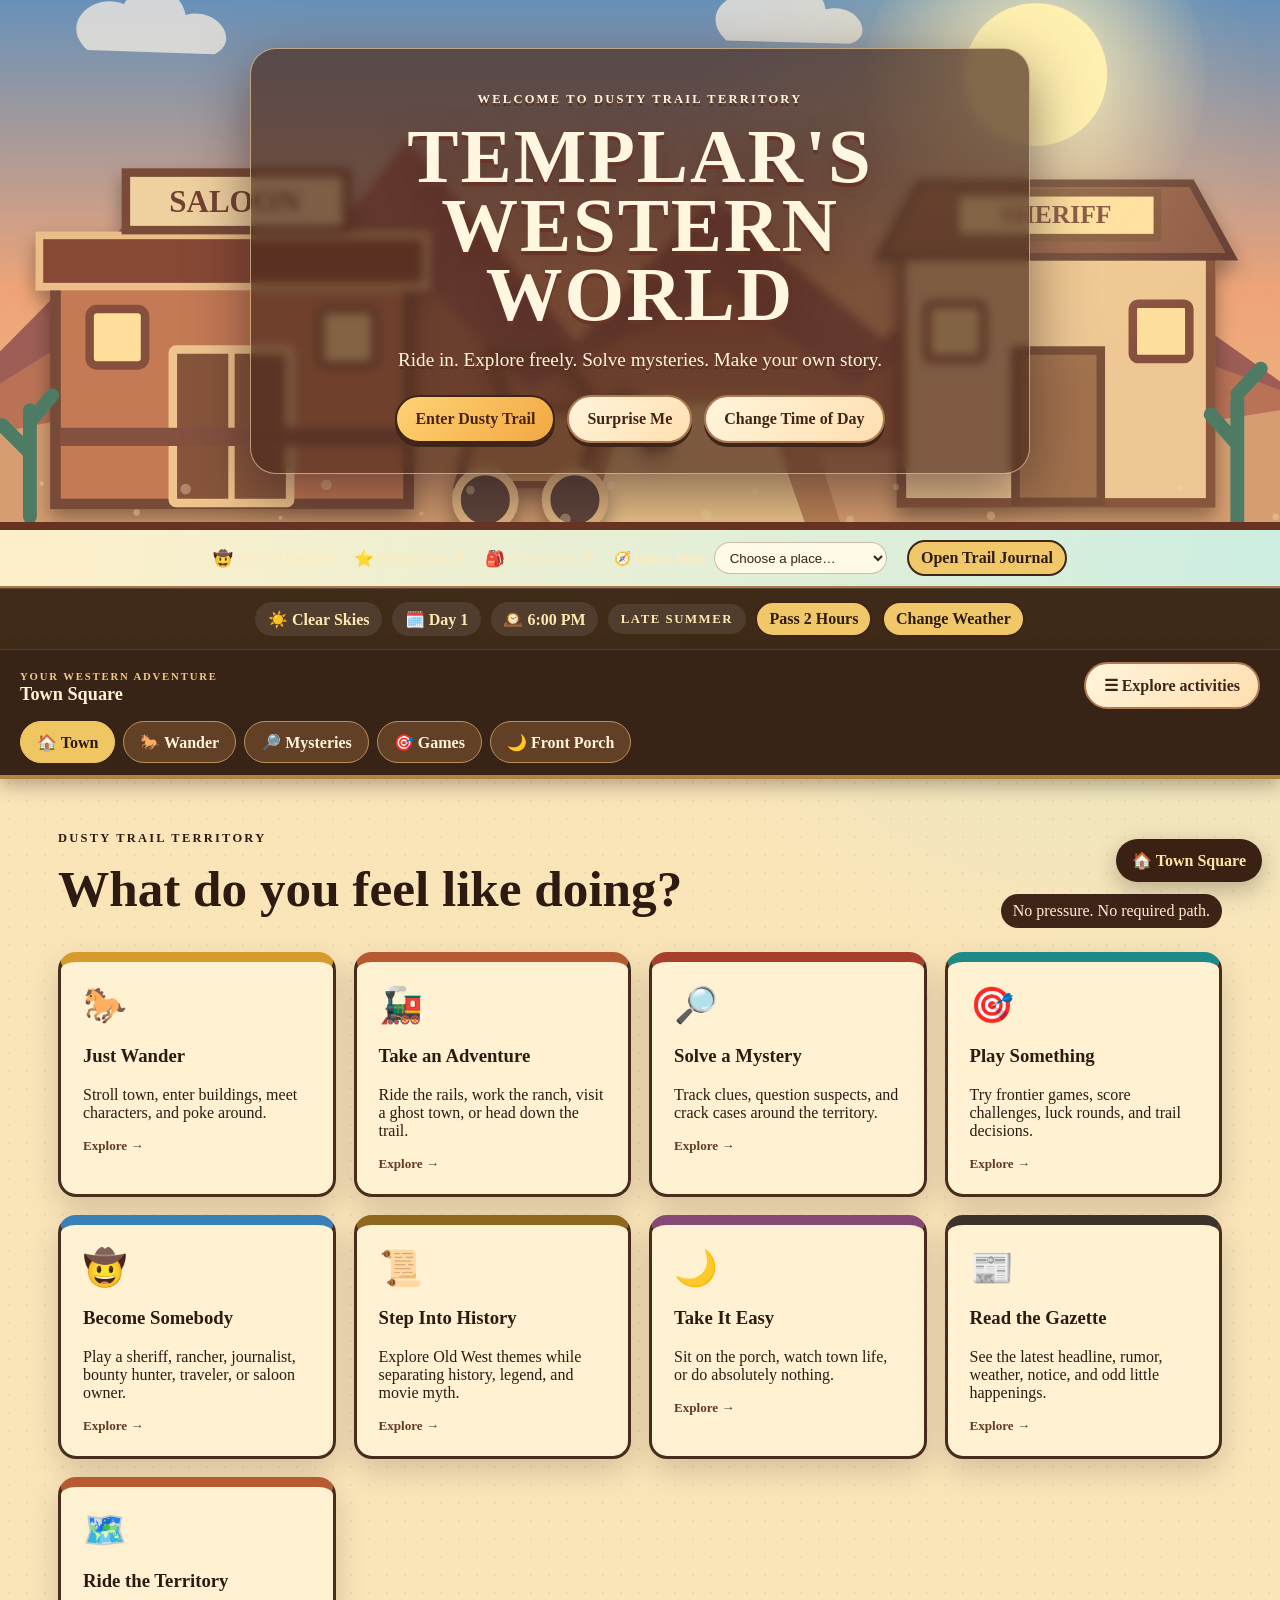
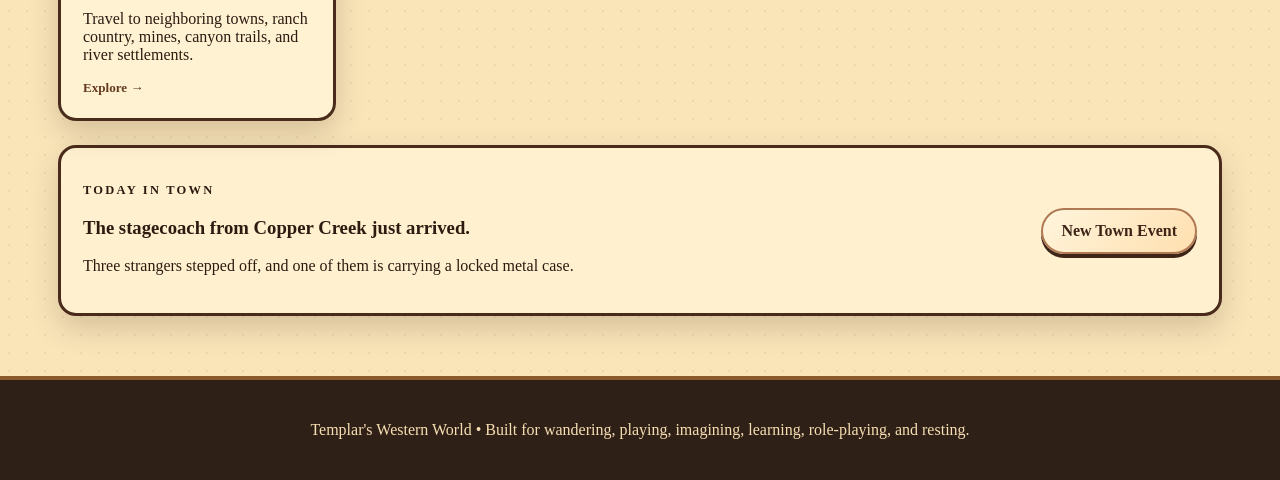
==== commit cb27c493: "Illustrate Dusty Trail western hero and preserve interactive adventure controls" ====
--- a/index.html
+++ b/index.html
@@ -9,7 +9,7 @@
 <body data-time="sunset">
   <a class="skip-link" href="#mainContent">Skip to activities</a>
   <div id="app">
-    <header class="hero">
+    <header class="hero illustrated-frontier"><img class="world-art" src="world-scene.svg" alt="Illustrated sunset frontier town with a saloon, sheriff’s office and wagon" width="1200" height="580">
       <div class="sun"></div><div class="stars"></div><div class="mountains"></div>
       <div class="hero-content">
         <p class="eyebrow">WELCOME TO DUSTY TRAIL TERRITORY</p>
--- a/styles.css
+++ b/styles.css
@@ -88,3 +88,33 @@
 @media(max-width:380px){.finder-results{grid-template-columns:1fr}.explorer-heading strong{font-size:1rem}.explorer-toggle{padding:9px 11px;font-size:.85rem}.town-map{padding:9px;gap:8px}.town-map .building{font-size:1.3rem;padding:7px 3px;min-height:80px}}
 @media(hover:none){.choice-card:hover,.adventure-card:hover,.role-card:hover,.history-card:hover{transform:none}button:not(:disabled):hover{transform:none}}
 @media(prefers-reduced-motion:reduce){*,*:before,*:after{animation-duration:.01ms!important;animation-iteration-count:1!important;transition-duration:.01ms!important;scroll-behavior:auto!important}.view.active-view{animation:none}}
+
+
+/* Selected town destination and revealed scene */
+.town-map .building.is-selected{outline:5px solid #ffe49a;outline-offset:4px;filter:brightness(1.2);transform:translateY(-4px);z-index:5}
+#placePanel{scroll-margin-top:135px}
+#placePanel:focus{outline:3px solid #8a4a1f;outline-offset:4px}
+#placeOutcome:empty{display:none}
+@media(max-width:600px){#placePanel{scroll-margin-top:95px}.town-map .building.is-selected{outline-width:3px;outline-offset:2px}}
+
+/* WESTERN WORLD • Technicolor frontier polish • 2026 */
+:root{--cream:#fff2d2;--rust:#d55134;--gold:#f5bb49;--teal:#1d8a87;--blue:#397fba;--plum:#864975;--paper:#fff3cf}
+body{background-color:#fae5b9;background-image:radial-gradient(circle at 12% 15%,#ffd69899,transparent 28rem),radial-gradient(circle at 88% 22%,#a8e5d955,transparent 32rem),radial-gradient(#7d4d2c16 1px,transparent 1px);background-size:auto,auto,18px 18px}
+.hero{background:linear-gradient(180deg,#3d8dc3 0%,#e3a161 47%,#dd7046 72%,#833f35 100%);border-bottom-color:#663322}
+.hero:after{content:"";position:absolute;inset:0;pointer-events:none;background:radial-gradient(circle at 77% 22%,#ffe8a04d,transparent 27%)}
+.hero h1{text-shadow:0 4px 0 #6a3529,0 12px 32px #4d271a99;letter-spacing:.025em}
+.hero .sun{background:#fff1ac;box-shadow:0 0 55px 18px #ffe68a99}
+.hero .mountains{filter:drop-shadow(0 -6px 14px #642c3250)}
+.primary{background:linear-gradient(135deg,#ffd273,#f2a842);color:#4a2419}
+.secondary{background:linear-gradient(135deg,#fff5dc,#ffdfaf);border-color:#af7954}
+.primary,.secondary,.nav-btn,.game-tab,.choice-card,.role-card{transition:transform .2s ease,box-shadow .2s ease,filter .2s ease}
+.primary:hover,.secondary:hover,.nav-btn:hover,.game-tab:hover,.choice-card:hover,.role-card:hover{transform:translateY(-3px);filter:saturate(1.12);box-shadow:0 10px 22px #723a2850}
+.statusbar{background:linear-gradient(100deg,#fff0ca,#cdeee1);border-bottom:2px solid #aa774b}
+button:focus-visible,a:focus-visible{outline:3px solid #087b87;outline-offset:4px}
+@media(max-width:700px){.hero h1{font-size:clamp(2.4rem,9vw,4.3rem)}.hero-actions button{min-height:48px}}
+@media(prefers-reduced-motion:reduce){.primary,.secondary,.nav-btn,.game-tab,.choice-card,.role-card{transition:none!important}}
+
+/* END 2026 COLOR PASS */
+
+/* ACTUAL ILLUSTRATED FRONTIER SCENE */
+.hero.illustrated-frontier{min-height:530px;isolation:isolate}.hero.illustrated-frontier .world-art{position:absolute;inset:0;width:100%;height:100%;object-fit:cover;z-index:0;animation:frontierSceneEnter 1.1s ease both}.hero.illustrated-frontier .sun,.hero.illustrated-frontier .mountains,.hero.illustrated-frontier .stars{display:none}.hero.illustrated-frontier .hero-content{z-index:3;background:#442519a9;border:1px solid #ffdfab99;backdrop-filter:blur(5px);border-radius:26px;max-width:780px;padding:30px 32px;box-shadow:0 20px 58px #2f1b1d8c}.hero.illustrated-frontier .hero-content h1{font-size:clamp(2.35rem,6vw,5rem)}.hero.illustrated-frontier .hero-actions button{min-height:48px}@keyframes frontierSceneEnter{from{opacity:.5;transform:scale(1.04)}to{opacity:1;transform:scale(1)}}@media(max-width:650px){.hero.illustrated-frontier{min-height:570px}.hero.illustrated-frontier .hero-content{padding:21px 16px;max-width:94vw}.hero.illustrated-frontier .world-art{object-position:50% center}}@media(prefers-reduced-motion:reduce){.hero.illustrated-frontier .world-art{animation:none}}
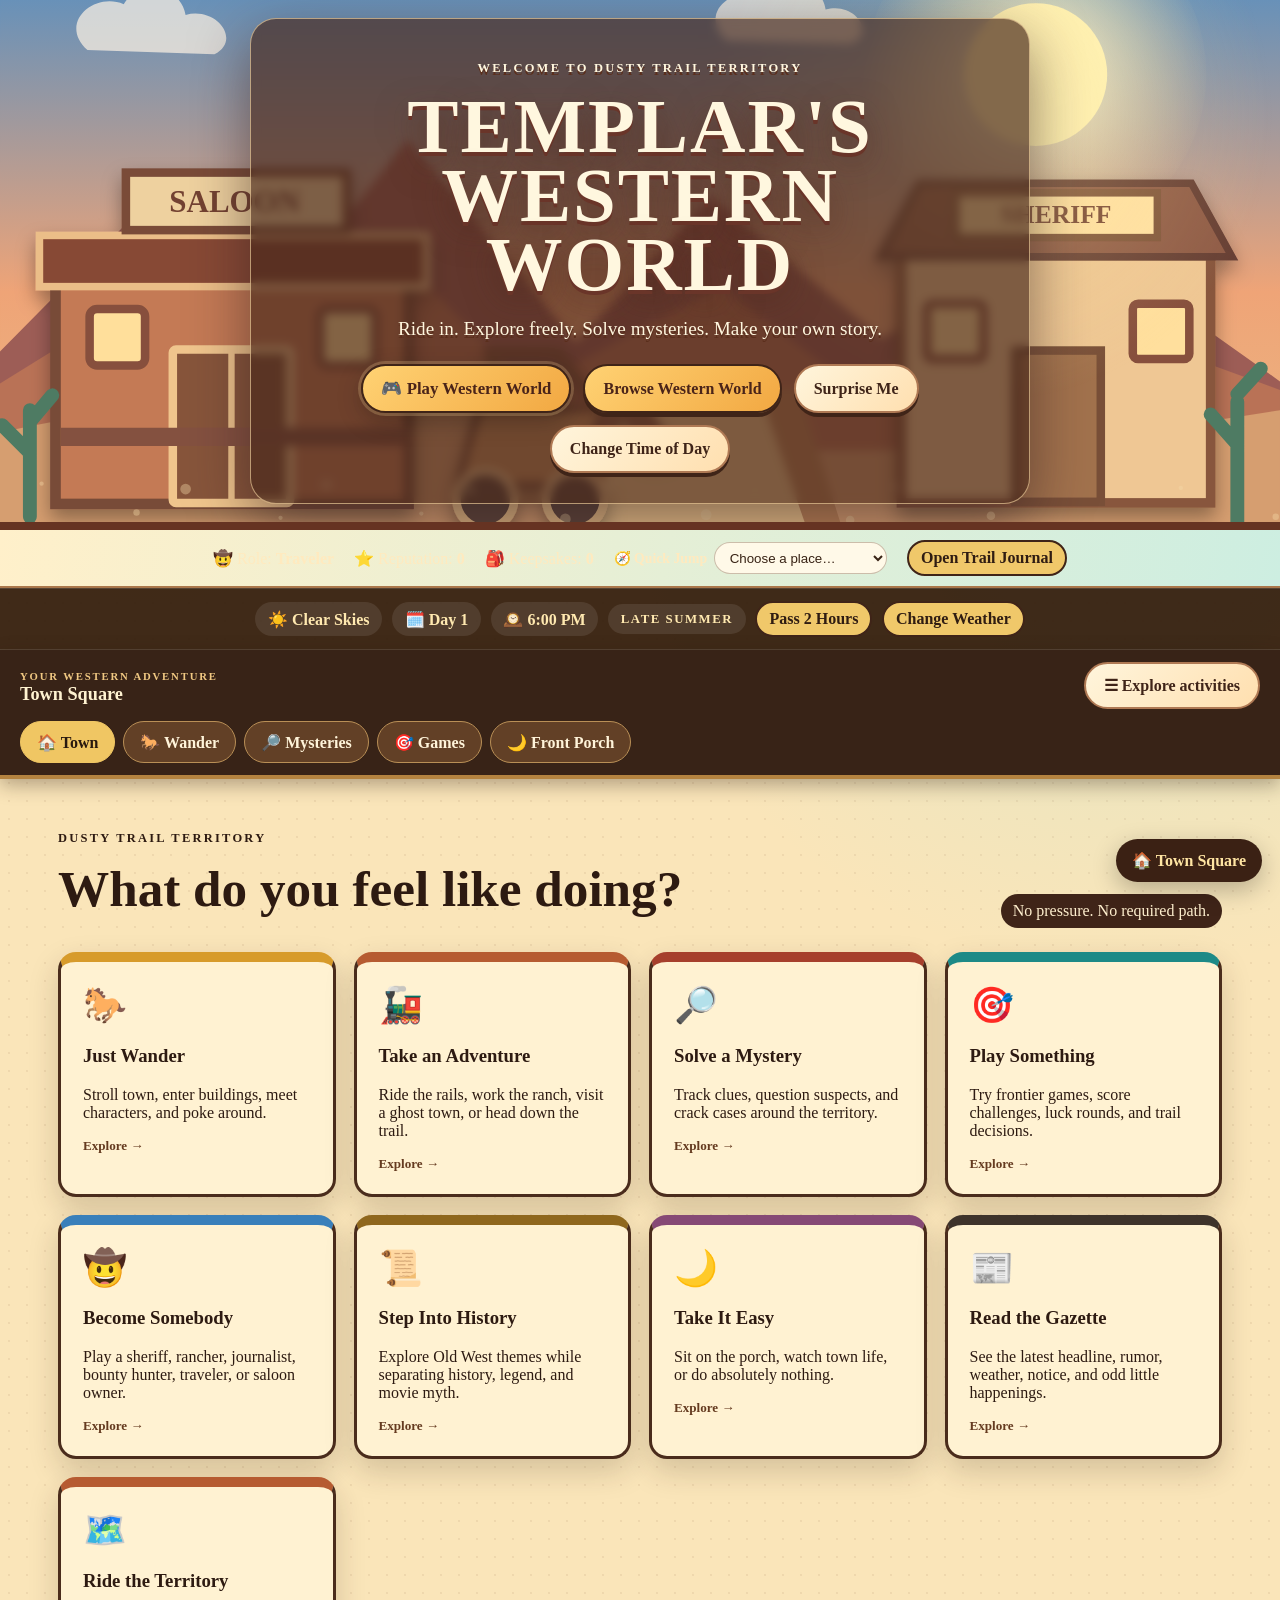
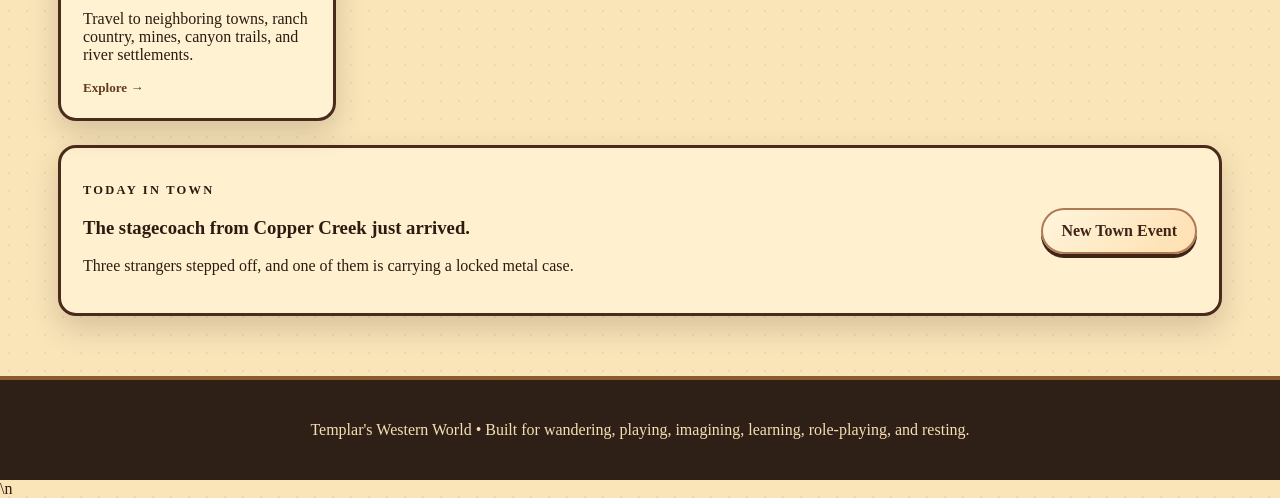
==== commit 22f52766: "Launch playable Western World from home screen" ====
--- a/index.html
+++ b/index.html
@@ -529,5 +529,6 @@
     <footer><p>Templar's Western World • Built for wandering, playing, imagining, learning, role-playing, and resting.</p></footer>
   </div>
   <script src="script.js"></script>
+  <script src="animated-scenes.js" defer></script>\n  <script src="playable-world.js" defer></script>
 </body>
 </html>
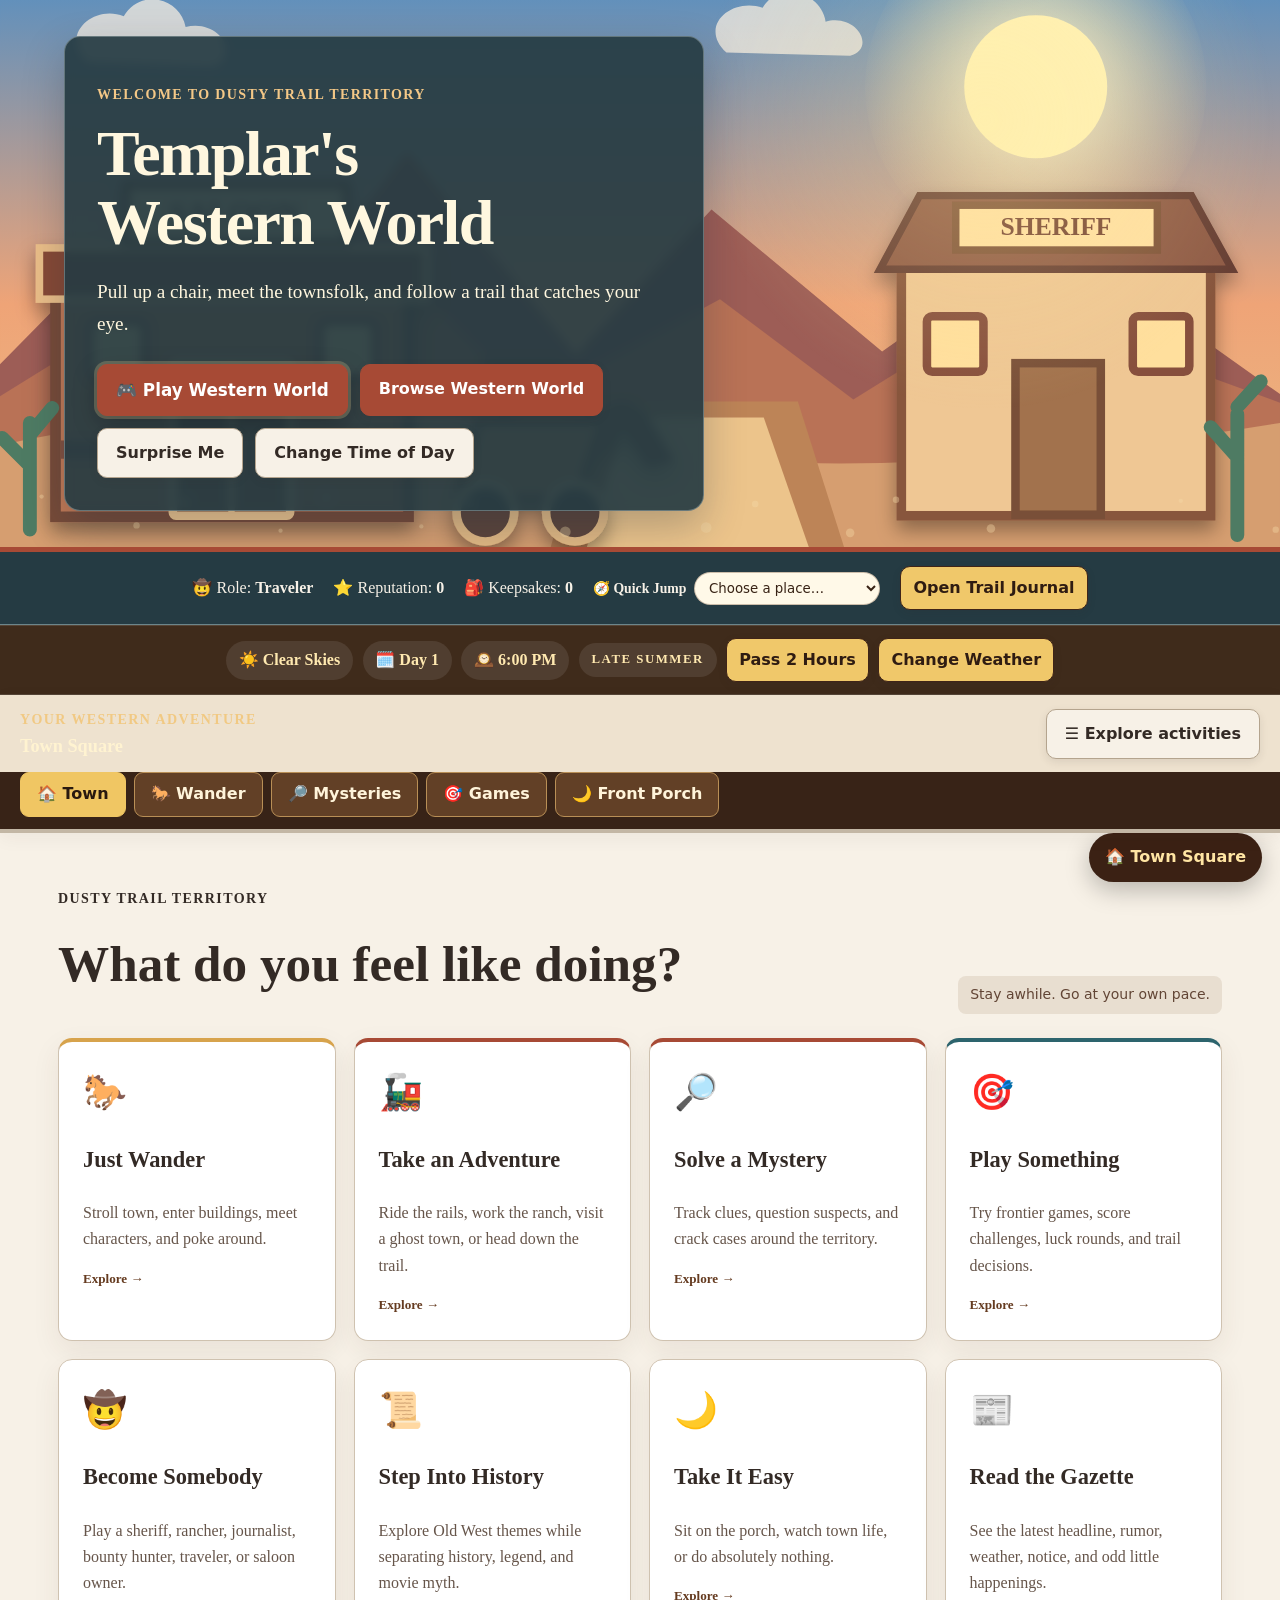
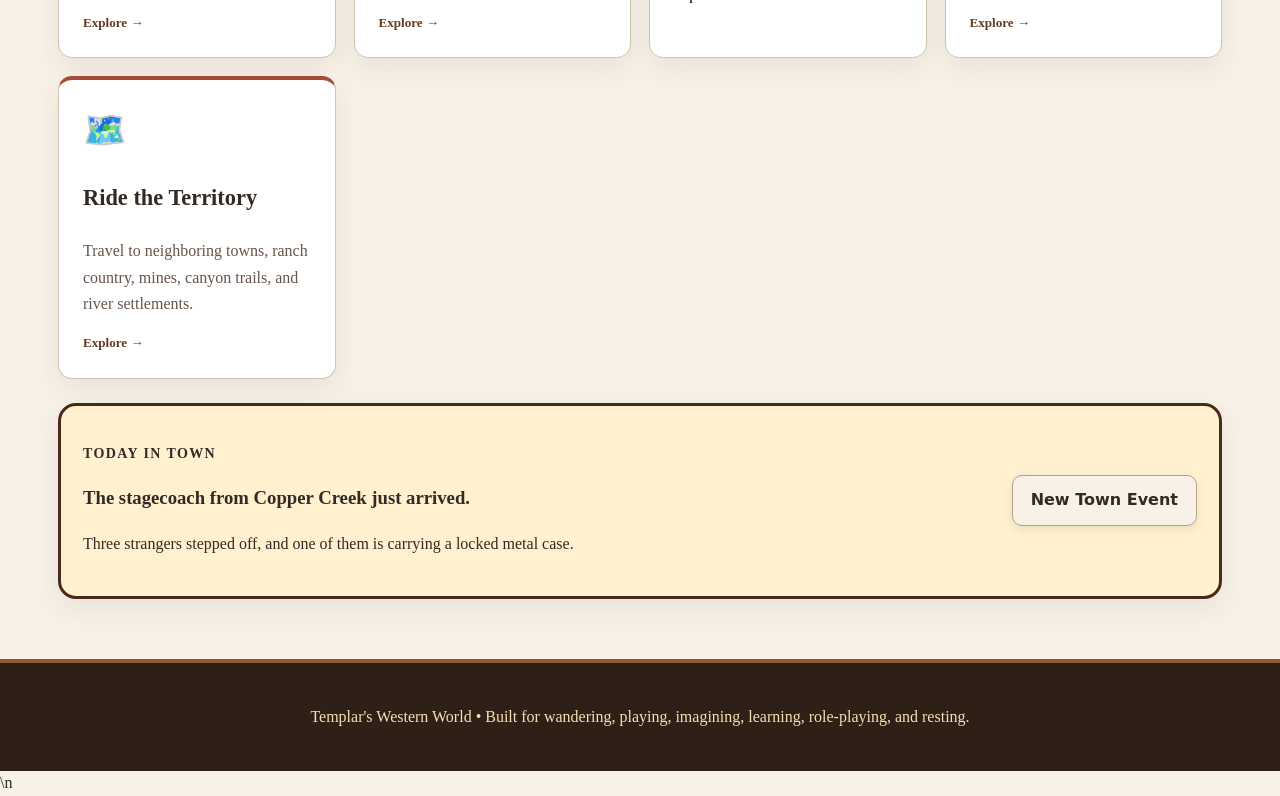
==== commit a70526af: "Apply presentation refresh and more welcoming introductory copy" ====
--- a/index.html
+++ b/index.html
@@ -3,8 +3,11 @@
 <head>
   <meta charset="UTF-8" />
   <meta name="viewport" content="width=device-width, initial-scale=1.0" />
+  <meta name="theme-color" content="#253b43" />
+  <meta name="description" content="Explore Dusty Trail, meet the townsfolk, solve mysteries, and make your own frontier story." />
   <title>Templar's Western World</title>
   <link rel="stylesheet" href="styles.css" />
+  <link rel="stylesheet" href="presentation-refresh.css" />
 </head>
 <body data-time="sunset">
   <a class="skip-link" href="#mainContent">Skip to activities</a>
@@ -14,7 +17,7 @@
       <div class="hero-content">
         <p class="eyebrow">WELCOME TO DUSTY TRAIL TERRITORY</p>
         <h1>Templar's Western World</h1>
-        <p class="tagline">Ride in. Explore freely. Solve mysteries. Make your own story.</p>
+        <p class="tagline">Pull up a chair, meet the townsfolk, and follow a trail that catches your eye.</p>
         <div class="hero-actions">
           <button class="primary" data-action="open-town">Enter Dusty Trail</button>
           <button class="secondary" data-action="random-adventure">Surprise Me</button>
@@ -99,7 +102,7 @@
 
     <main id="mainContent" tabindex="-1">
       <section id="home" class="view active-view">
-        <div class="section-heading"><div><p class="kicker">DUSTY TRAIL TERRITORY</p><h2>What do you feel like doing?</h2></div><span class="badge">No pressure. No required path.</span></div>
+        <div class="section-heading"><div><p class="kicker">DUSTY TRAIL TERRITORY</p><h2>What do you feel like doing?</h2></div><span class="badge">Stay awhile. Go at your own pace.</span></div>
         <div class="choice-grid">
           <article role="button" tabindex="0" class="choice-card amber" data-jump="explore"><span class="icon">🐎</span><h3>Just Wander</h3><p>Stroll town, enter buildings, meet characters, and poke around.</p></article>
           <article role="button" tabindex="0" class="choice-card rust" data-jump="adventures"><span class="icon">🚂</span><h3>Take an Adventure</h3><p>Ride the rails, work the ranch, visit a ghost town, or head down the trail.</p></article>
@@ -532,3 +535,4 @@
   <script src="animated-scenes.js" defer></script>\n  <script src="playable-world.js" defer></script>
 </body>
 </html>
+
--- a/presentation-refresh.css
+++ b/presentation-refresh.css
@@ -0,0 +1,37 @@
+
+/* Presentation refresh: gameplay selectors and saved state remain owned by existing scripts. */
+html { font-size: 16px; }
+body { line-height: 1.55; }
+button, input, select, textarea { font-family: system-ui, sans-serif; }
+button:focus-visible, a:focus-visible, input:focus-visible, select:focus-visible, [tabindex]:focus-visible { outline: 3px solid var(--refresh-focus); outline-offset: 4px; }
+button { min-height: 44px; }
+p { line-height: 1.65; }
+h1, h2, h3 { text-wrap: balance; }
+@media (prefers-reduced-motion: reduce) {
+ html { scroll-behavior: auto; }
+ *, *::before, *::after { animation-duration: .01ms !important; animation-iteration-count: 1 !important; transition-duration: .01ms !important; }
+}
+
+:root { --cream:#f7f1e7; --ink:#332a25; --brown:#624535; --rust:#a74a35; --gold:#d7a34c; --teal:#2d646d; --blue:#315a79; --paper:#eee2cf; --shadow:0 10px 28px #49342414; --refresh-focus:#2d646d; }
+body { background:#f7f1e7; background-image:none; }
+.hero.illustrated-frontier { min-height:440px; justify-items:start; padding:36px clamp(18px,5vw,72px); border-bottom:5px solid #a74a35; }
+.hero.illustrated-frontier .hero-content { text-align:left; background:#253b43eb; border:1px solid #b9c8c566; border-radius:16px; max-width:640px; padding:32px; box-shadow:0 16px 40px #182b3c44; }
+.hero.illustrated-frontier .hero-content h1 { font-family:Georgia,serif; font-size:clamp(2.4rem,5vw,4.3rem); text-transform:none; line-height:1.07; letter-spacing:-.025em; text-shadow:none; }
+.hero-content { text-shadow:none; }
+.hero-content .eyebrow { color:#f4c887; font-size:.875rem; }
+.hero-actions { justify-content:flex-start; }
+.primary,.secondary,.tiny { border-radius:10px; border-width:1px; box-shadow:0 3px 9px #332a251a; }
+.primary { background:#a74a35; color:#fff; border-color:#a74a35; }
+.secondary { background:#f7f1e7; color:#332a25; border-color:#b4a48e; }
+.statusbar { background:#253b43; color:#f7f1e7; border-bottom:1px solid #6c858a; padding-block:14px; }
+.explorer-toolbar { border-color:#c3b7a5; box-shadow:0 5px 18px #332a250d; }
+.explorer-heading { background:#eee2cf; }
+.favorite-bar button { border-radius:9px; }
+.choice-card,.role-card,.history-card,.adventure-card { background:#fff; border:1px solid #cfc2b0; border-radius:14px; padding:24px; }
+.choice-card:hover,.role-card:hover,.history-card:hover,.adventure-card:hover { transform:translateY(-3px); box-shadow:0 12px 24px #4934241c; }
+.choice-card h3 { font-size:1.4rem; }
+.choice-card p { color:#66554a; }
+.choice-card.amber { border-top:4px solid #d7a34c; }.choice-card.rust,.choice-card.red { border-top:4px solid #a74a35; }.choice-card.teal { border-top:4px solid #2d646d; }
+.badge { background:#e8ded0; color:#624535; border-radius:8px; font-family:system-ui,sans-serif; font-size:.875rem; }
+.eyebrow,.kicker,.explorer-eyebrow { font-size:.875rem; letter-spacing:.1em; }
+@media(max-width:650px) { .hero.illustrated-frontier { min-height:420px; padding:22px 14px; } .hero.illustrated-frontier .hero-content { max-width:100%; padding:24px 20px; } .section-heading { flex-wrap:wrap; } .hero-actions button { flex:1 1 140px; } }
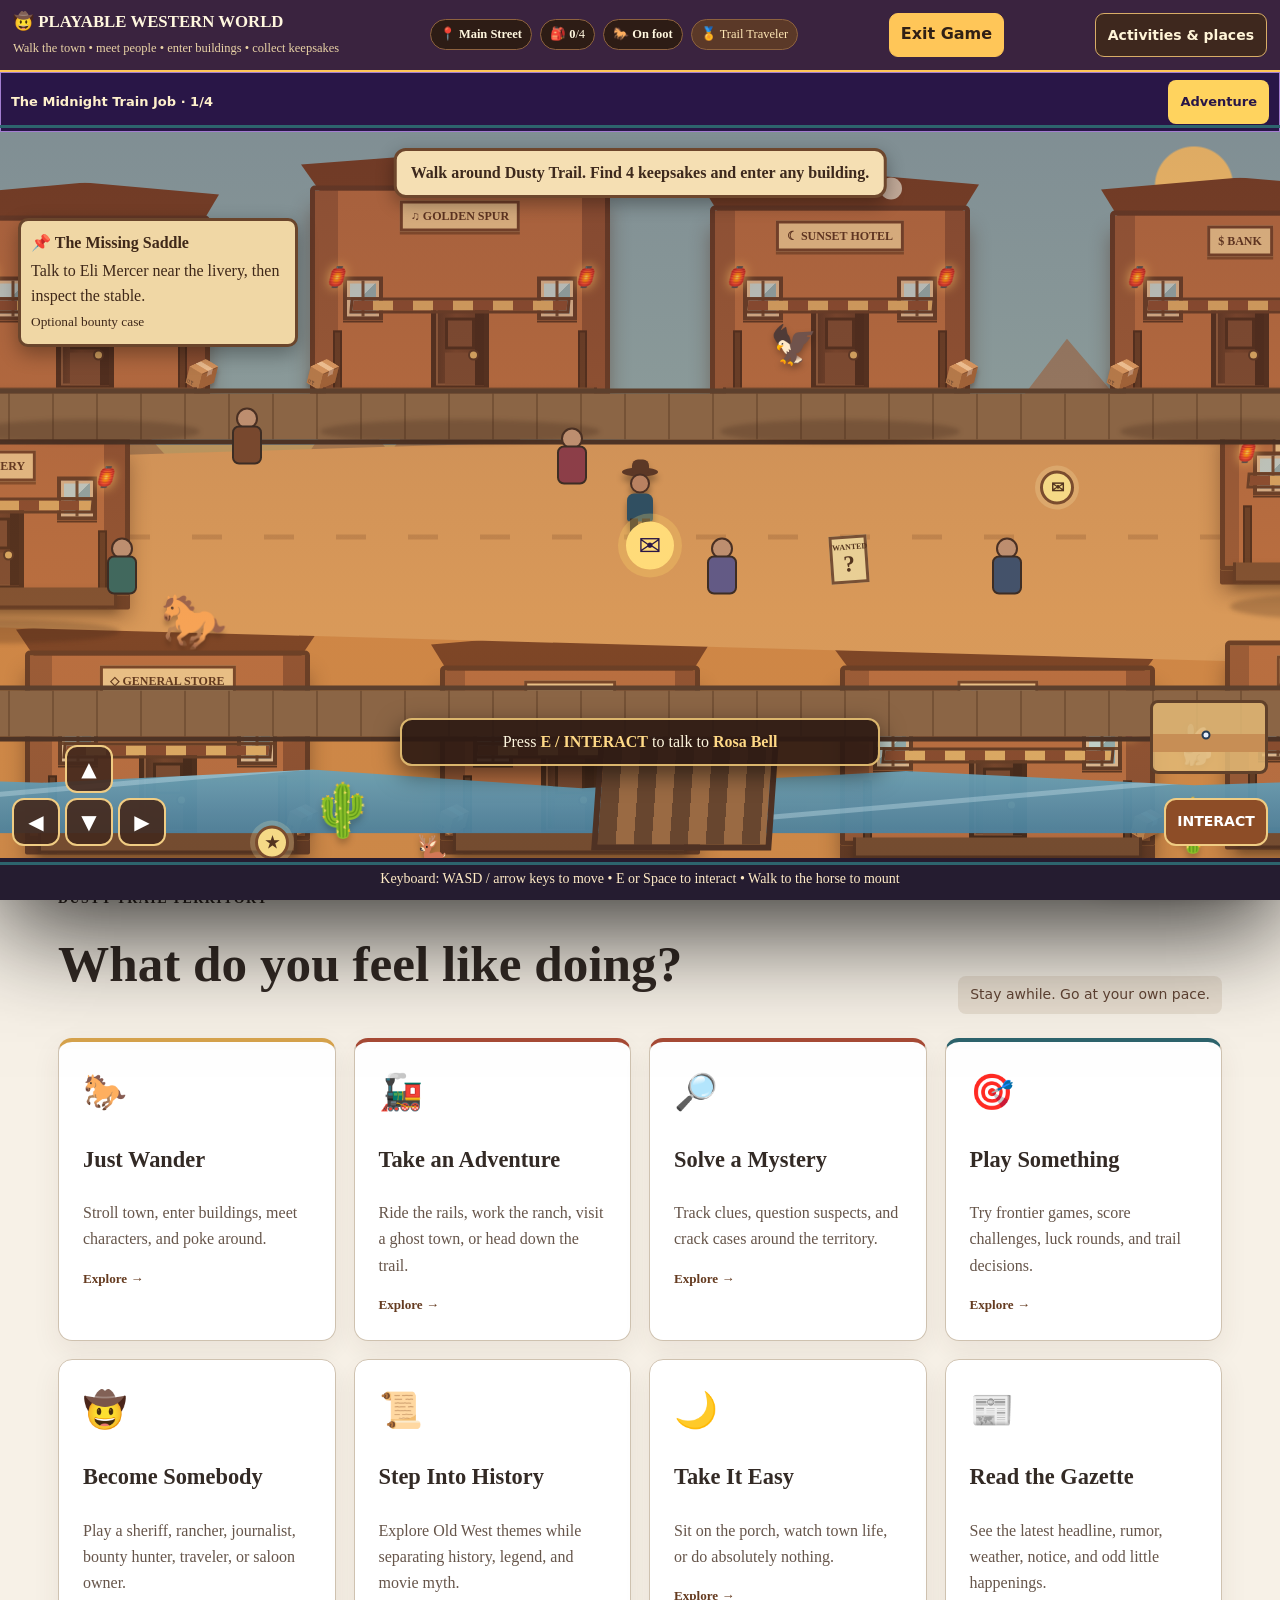
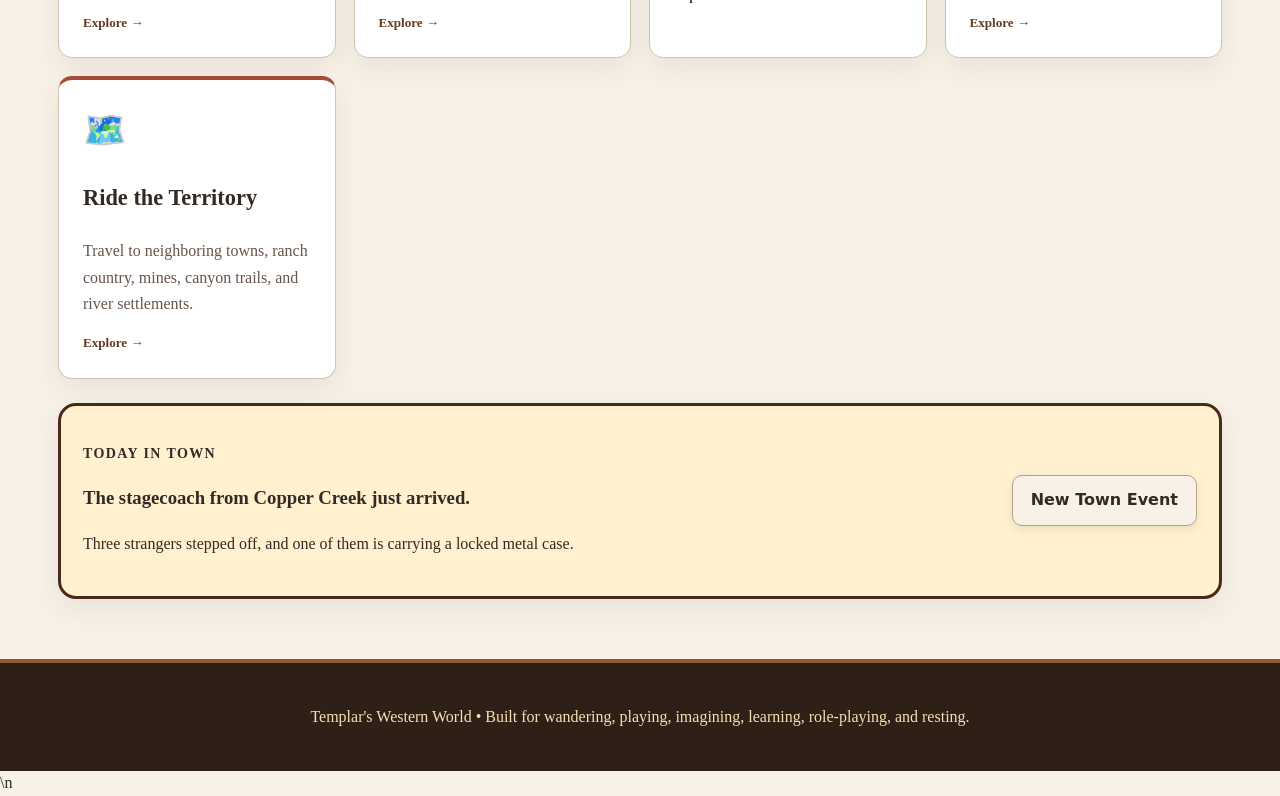
==== commit 57acc964: "Open directly into the playable world, fix touch controls, and add a saved adventure" ====
--- a/index.html
+++ b/index.html
@@ -7,7 +7,7 @@
   <meta name="description" content="Explore Dusty Trail, meet the townsfolk, solve mysteries, and make your own frontier story." />
   <title>Templar's Western World</title>
   <link rel="stylesheet" href="styles.css" />
-  <link rel="stylesheet" href="presentation-refresh.css" />
+  <link rel="stylesheet" href="presentation-refresh.css?v=world-adventures-2" />
 </head>
 <body data-time="sunset">
   <a class="skip-link" href="#mainContent">Skip to activities</a>
@@ -531,8 +531,10 @@
     <button id="backToTop" type="button" aria-label="Return to top" title="Back to top">↑</button>
     <footer><p>Templar's Western World • Built for wandering, playing, imagining, learning, role-playing, and resting.</p></footer>
   </div>
-  <script src="script.js"></script>
-  <script src="animated-scenes.js" defer></script>\n  <script src="playable-world.js" defer></script>
+  <script src="script.js?v=world-adventures-2"></script>
+  <script src="animated-scenes.js?v=world-adventures-2" defer></script>\n  <script src="playable-world.js?v=world-adventures-2" defer></script>
+<script src="direct-play.js?v=world-adventures-2"></script>
+<script src="new-adventure.js?v=world-adventures-2"></script>
 </body>
 </html>
 
--- a/presentation-refresh.css
+++ b/presentation-refresh.css
@@ -35,3 +35,51 @@
 .badge { background:#e8ded0; color:#624535; border-radius:8px; font-family:system-ui,sans-serif; font-size:.875rem; }
 .eyebrow,.kicker,.explorer-eyebrow { font-size:.875rem; letter-spacing:.1em; }
 @media(max-width:650px) { .hero.illustrated-frontier { min-height:420px; padding:22px 14px; } .hero.illustrated-frontier .hero-content { max-width:100%; padding:24px 20px; } .section-heading { flex-wrap:wrap; } .hero-actions button { flex:1 1 140px; } }
+
+.explorer-heading { color:#332a25; }
+.explorer-heading .explorer-eyebrow { color:#795126; }
+
+/* Let the existing playable town fill the screen; Exit Game returns to every original activity. */
+dialog.ww-game { width:100vw; max-width:100vw; height:100dvh; max-height:100dvh; margin:0; border-radius:0; }
+.ww-game .ww-shell { height:100%; grid-template-rows:minmax(0,1fr) auto; }
+.ww-game .ww-top { max-height:20dvh; overflow-y:auto; flex:0 0 auto; background:#3a233f; border-bottom:2px solid #ffc658; gap:8px; }
+.ww-game .ww-shell { display:flex; flex-direction:column; }
+.ww-game .ww-viewport { flex:1 1 auto; height:auto; min-height:280px; }
+.ww-game .ww-help { flex:0 0 auto; padding:10px 14px; font-size:.875rem; background:#251c30; color:#ffebc6; }
+.ww-game .ww-top button { min-height:44px; }
+.ww-game .ww-close { background:#ffc658; color:#302015; border-color:#ffc658; }
+@media(max-width:650px) { .ww-game .ww-top { max-height:24dvh; } .ww-game .ww-brand { width:100%; } .ww-game .ww-top button { font-size:.875rem; padding:8px 10px; } }
+
+/* New adventures use existing world geometry and controls. */
+.adventure-track { display:flex; align-items:center; justify-content:space-between; gap:12px; padding:10px 14px; background:#291647; border:1px solid #a37ed1; border-radius:12px; color:#fff1cc; font:700 .875rem/1.4 system-ui,sans-serif; }
+.adventure-track button { background:#ffd35e; color:#291647; border:0; border-radius:8px; padding:8px 12px; font-weight:800; }
+.adventure-marker { position:absolute; z-index:65; transform:translate(-50%,-50%); width:48px; height:48px; min-height:48px; border:2px solid #ffdb79; border-radius:50%; background:#3d2062; color:#ffdc7b; font-size:1.7rem; box-shadow:0 0 0 7px #ffda6b22,0 0 24px #ffda6b66; cursor:pointer; }
+.adventure-marker[data-near="true"] { background:#ffdb79; color:#291647; box-shadow:0 0 0 8px #ffda6b44; }
+.adventure-marker[hidden] { display:none!important; }
+.adventure-dialog { width:min(570px,calc(100vw - 24px)); max-height:85dvh; overflow:auto; border:2px solid #c596ee; border-radius:18px; padding:24px; background:#221239; color:#fff2dd; box-shadow:0 20px 70px #0009; font-family:system-ui,sans-serif; }
+.adventure-dialog::backdrop { background:#10091bbf; }
+.adventure-dialog-head { display:flex; align-items:center; justify-content:space-between; gap:12px; color:#ffdb79; font-size:.8125rem; letter-spacing:.08em; }
+.adventure-dialog-head button { border:1px solid #9670ba; border-radius:8px; background:#3d2062; color:white; font-size:1.5rem; min-width:44px; }
+.adventure-dialog h2 { font:700 clamp(1.7rem,5vw,2.3rem)/1.15 Georgia,serif; color:#ffdb79; margin:18px 0; }
+.adventure-story { white-space:pre-line; font-size:1rem; line-height:1.6; }
+.adventure-choices { display:grid; gap:10px; }
+.adventure-choices button { text-align:left; padding:12px 16px; min-height:48px; border:1px solid #9570bc; border-radius:10px; background:#503077; color:#fff; font-weight:700; }
+.adventure-choices button:hover { background:#684095; }
+.adventure-feedback { color:#ffdb79; margin-bottom:0; }
+.ww-game .adventure-track { flex:0 0 auto; border-radius:0; font-size:.8125rem; padding:7px 10px; }
+@media(max-width:600px) { .adventure-track { gap:8px; padding:8px; } .adventure-track span { max-width:70%; } .adventure-dialog { padding:18px; } }
+
+.adventure-dialog[open] { z-index:100001; }
+.adventure-marker:focus-visible { outline:3px solid #fff; outline-offset:5px; }
+.world-activity-menu { position:relative; }
+.world-activity-menu summary { cursor:pointer; min-height:44px; display:flex; align-items:center; padding:8px 12px; border:1px solid #d8ad67; border-radius:9px; background:#3e281e; color:#fff5d8; font:700 .875rem system-ui,sans-serif; }
+.world-activity-items { display:flex; gap:8px; flex-wrap:wrap; padding:12px 0; }
+.ww-game [hidden] { display:none!important; }
+.ww-game .ww-top { max-height:27dvh; }
+.ww-game .ww-controls { z-index:190; }
+#livingWorld.hud-resting .world-top, #livingWorld.hud-resting .game-shell, #livingWorld.hud-resting .play-hud { opacity:1; pointer-events:auto; filter:none; }
+#livingWorld .play-controls, #livingWorld .play-action-mobile { z-index:100; }
+
+.ww-game .ww-progress[hidden],.ww-game .ww-questhud[hidden],.ww-game .ww-finalhud[hidden] { display:none!important; }
+
+.ww-viewport > :is(.ww-story,.ww-territory-game,.ww-travel-overlay,.ww-bountyboard,.ww-jobboard,.ww-campmenu,.ww-chase,.ww-festival,.ww-mine,.ww-ranch,.ww-blackwater,.ww-copper,.ww-mesa,.ww-canyon,.ww-railrun,.ww-court,.ww-clinic,.ww-saloonhub,.ww-hotel,.ww-market,.ww-gazette,.ww-sheriff,.ww-interior-room) { overflow:auto; max-height:100%; }
